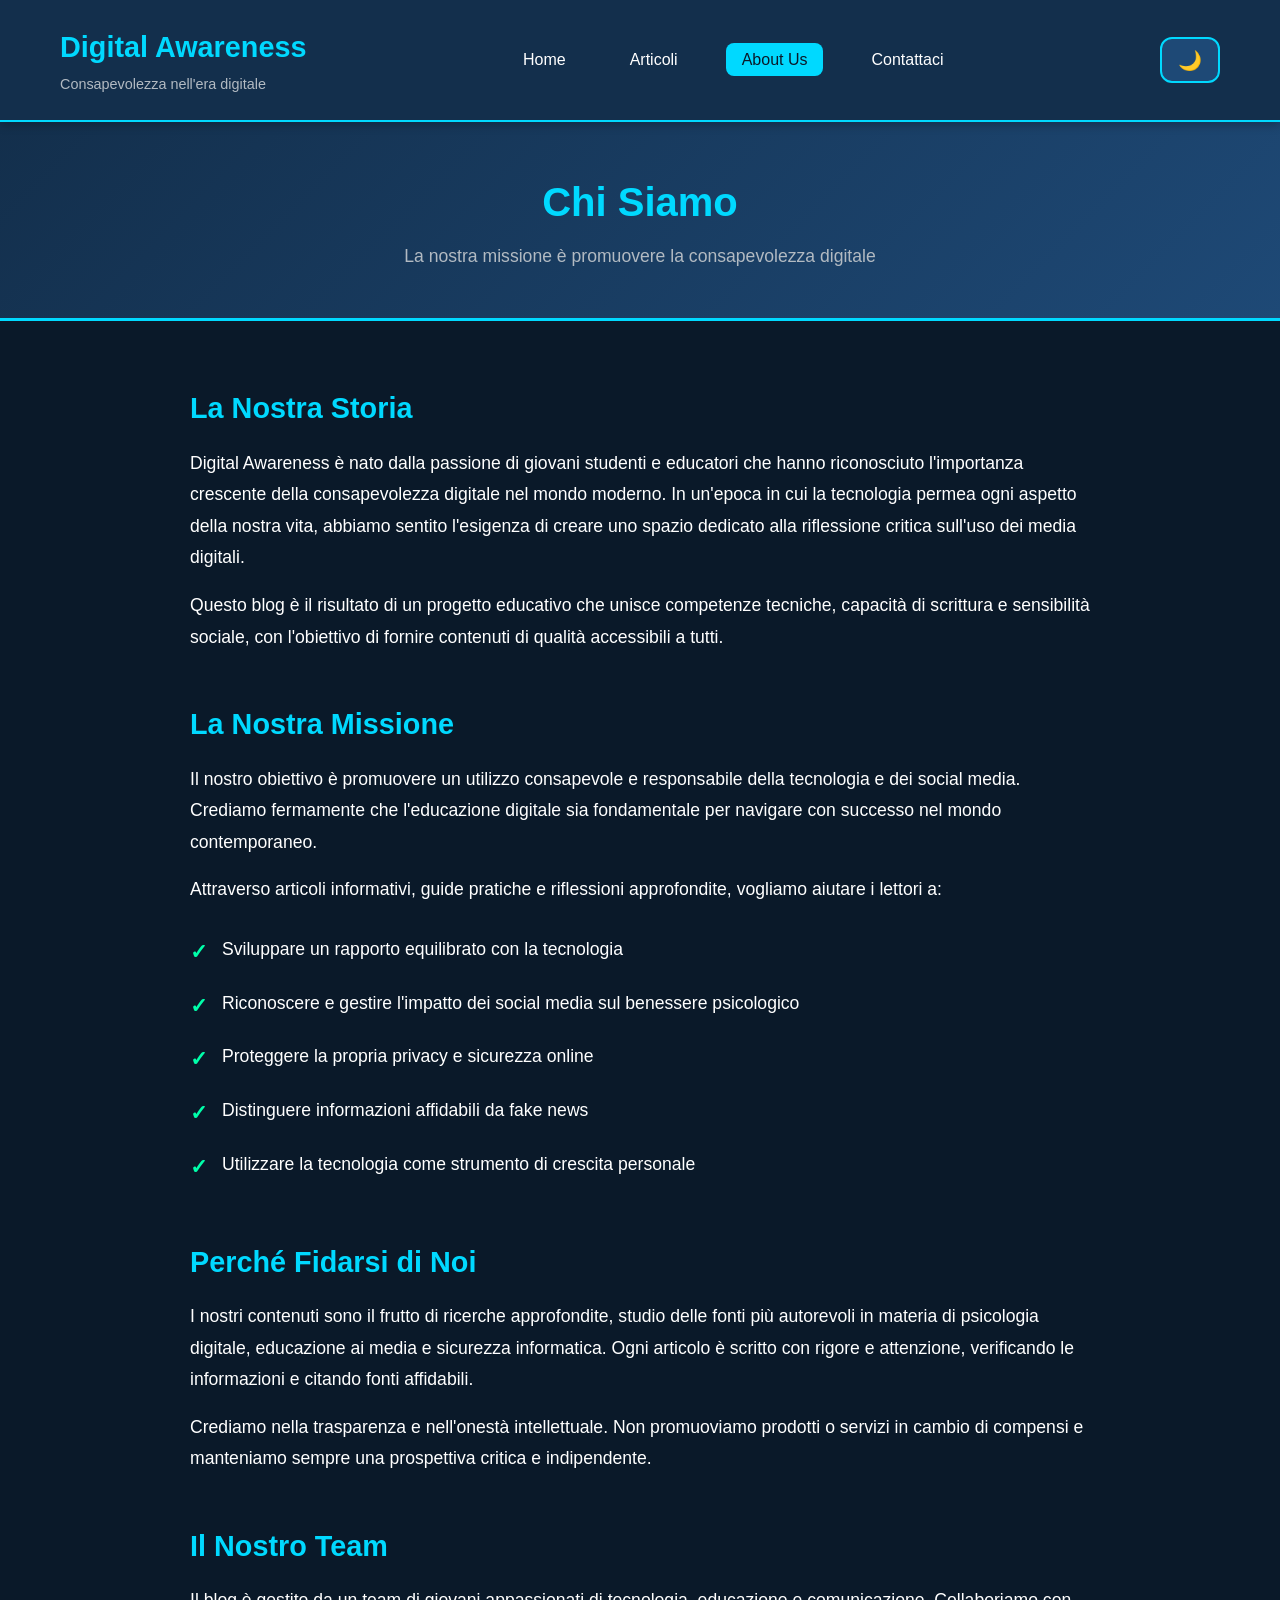
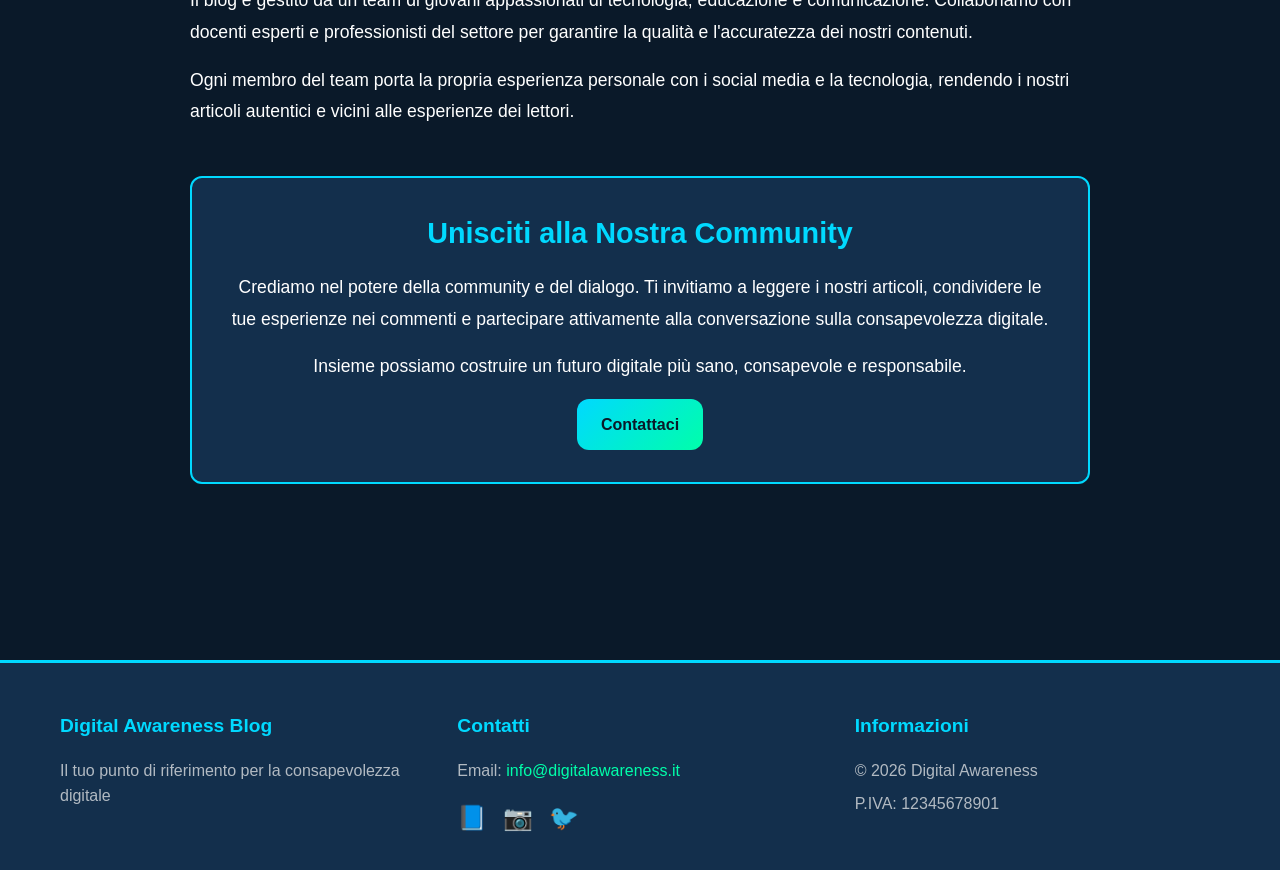
==== about.html @ 782b669a "Create modern blog with dark/light mode toggle" ====
<!DOCTYPE html>
<html lang="it">
<head>
    <meta charset="UTF-8">
    <meta name="viewport" content="width=device-width, initial-scale=1.0">
    <title>About Us - Digital Awareness Blog</title>
    <link rel="stylesheet" href="style.css">
</head>
<body>
    <header>
        <div class="container header-content">
            <div class="logo">
                <h1>Digital Awareness</h1>
                <p class="tagline">Consapevolezza nell'era digitale</p>
            </div>
            <nav>
                <ul>
                    <li><a href="index.html">Home</a></li>
                    <li><a href="articoli.html">Articoli</a></li>
                    <li><a href="about.html" class="active">About Us</a></li>
                    <li><a href="contatti.html">Contattaci</a></li>
                </ul>
            </nav>
            <button id="theme-toggle" class="theme-btn" aria-label="Toggle dark/light mode">
                <span class="icon">🌙</span>
            </button>
        </div>
    </header>

    <main>
        <section class="page-header">
            <div class="container">
                <h2>Chi Siamo</h2>
                <p>La nostra missione è promuovere la consapevolezza digitale</p>
            </div>
        </section>

        <section class="about-content">
            <div class="container">
                <div class="about-section">
                    <h3>La Nostra Storia</h3>
                    <p>Digital Awareness è nato dalla passione di giovani studenti e educatori che hanno riconosciuto l'importanza crescente della consapevolezza digitale nel mondo moderno. In un'epoca in cui la tecnologia permea ogni aspetto della nostra vita, abbiamo sentito l'esigenza di creare uno spazio dedicato alla riflessione critica sull'uso dei media digitali.</p>
                    <p>Questo blog è il risultato di un progetto educativo che unisce competenze tecniche, capacità di scrittura e sensibilità sociale, con l'obiettivo di fornire contenuti di qualità accessibili a tutti.</p>
                </div>

                <div class="about-section">
                    <h3>La Nostra Missione</h3>
                    <p>Il nostro obiettivo è promuovere un utilizzo consapevole e responsabile della tecnologia e dei social media. Crediamo fermamente che l'educazione digitale sia fondamentale per navigare con successo nel mondo contemporaneo.</p>
                    <p>Attraverso articoli informativi, guide pratiche e riflessioni approfondite, vogliamo aiutare i lettori a:</p>
                    <ul class="mission-list">
                        <li>Sviluppare un rapporto equilibrato con la tecnologia</li>
                        <li>Riconoscere e gestire l'impatto dei social media sul benessere psicologico</li>
                        <li>Proteggere la propria privacy e sicurezza online</li>
                        <li>Distinguere informazioni affidabili da fake news</li>
                        <li>Utilizzare la tecnologia come strumento di crescita personale</li>
                    </ul>
                </div>

                <div class="about-section">
                    <h3>Perché Fidarsi di Noi</h3>
                    <p>I nostri contenuti sono il frutto di ricerche approfondite, studio delle fonti più autorevoli in materia di psicologia digitale, educazione ai media e sicurezza informatica. Ogni articolo è scritto con rigore e attenzione, verificando le informazioni e citando fonti affidabili.</p>
                    <p>Crediamo nella trasparenza e nell'onestà intellettuale. Non promuoviamo prodotti o servizi in cambio di compensi e manteniamo sempre una prospettiva critica e indipendente.</p>
                </div>

                <div class="about-section">
                    <h3>Il Nostro Team</h3>
                    <p>Il blog è gestito da un team di giovani appassionati di tecnologia, educazione e comunicazione. Collaboriamo con docenti esperti e professionisti del settore per garantire la qualità e l'accuratezza dei nostri contenuti.</p>
                    <p>Ogni membro del team porta la propria esperienza personale con i social media e la tecnologia, rendendo i nostri articoli autentici e vicini alle esperienze dei lettori.</p>
                </div>

                <div class="about-section cta-section">
                    <h3>Unisciti alla Nostra Community</h3>
                    <p>Crediamo nel potere della community e del dialogo. Ti invitiamo a leggere i nostri articoli, condividere le tue esperienze nei commenti e partecipare attivamente alla conversazione sulla consapevolezza digitale.</p>
                    <p>Insieme possiamo costruire un futuro digitale più sano, consapevole e responsabile.</p>
                    <a href="contatti.html" class="btn-primary">Contattaci</a>
                </div>
            </div>
        </section>
    </main>

    <footer>
        <div class="container footer-content">
            <div class="footer-section">
                <h4>Digital Awareness Blog</h4>
                <p>Il tuo punto di riferimento per la consapevolezza digitale</p>
            </div>
            <div class="footer-section">
                <h4>Contatti</h4>
                <p>Email: <a href="mailto:info@digitalawareness.it">info@digitalawareness.it</a></p>
                <div class="social-links">
                    <a href="#" aria-label="Facebook">📘</a>
                    <a href="#" aria-label="Instagram">📷</a>
                    <a href="#" aria-label="Twitter">🐦</a>
                </div>
            </div>
            <div class="footer-section">
                <h4>Informazioni</h4>
                <p>© 2026 Digital Awareness</p>
                <p>P.IVA: 12345678901</p>
            </div>
        </div>
    </footer>

    <script src="theme-toggle.js"></script>
</body>
</html>
---- style.css ----
:root {
    --bg-primary: #0a1929;
    --bg-secondary: #132f4c;
    --bg-tertiary: #1e4976;
    --text-primary: #ffffff;
    --text-secondary: #b2bac2;
    --accent-primary: #00d9ff;
    --accent-secondary: #00ffaa;
    --accent-glow: rgba(0, 217, 255, 0.4);
    --shadow: rgba(0, 0, 0, 0.3);
    --border-radius: 12px;
    --transition: all 0.3s ease;
}

body.light-mode {
    --bg-primary: #f5f7fa;
    --bg-secondary: #ffffff;
    --bg-tertiary: #e3e8ef;
    --text-primary: #1a2332;
    --text-secondary: #4a5568;
    --accent-primary: #0091b3;
    --accent-secondary: #00b386;
    --accent-glow: rgba(0, 145, 179, 0.3);
    --shadow: rgba(0, 0, 0, 0.1);
}

* {
    margin: 0;
    padding: 0;
    box-sizing: border-box;
}

body {
    font-family: 'Segoe UI', Roboto, 'Helvetica Neue', Arial, sans-serif;
    background-color: var(--bg-primary);
    color: var(--text-primary);
    line-height: 1.6;
    transition: var(--transition);
}

.container {
    max-width: 1200px;
    margin: 0 auto;
    padding: 0 20px;
}

header {
    background-color: var(--bg-secondary);
    box-shadow: 0 2px 10px var(--shadow);
    position: sticky;
    top: 0;
    z-index: 1000;
    border-bottom: 2px solid var(--accent-primary);
}

.header-content {
    display: flex;
    justify-content: space-between;
    align-items: center;
    padding: 1.5rem 20px;
    gap: 2rem;
}

.logo h1 {
    color: var(--accent-primary);
    font-size: 1.8rem;
    font-weight: 700;
    margin-bottom: 0.2rem;
}

.tagline {
    color: var(--text-secondary);
    font-size: 0.9rem;
}

nav ul {
    display: flex;
    list-style: none;
    gap: 2rem;
}

nav a {
    color: var(--text-primary);
    text-decoration: none;
    font-weight: 500;
    padding: 0.5rem 1rem;
    border-radius: 8px;
    transition: var(--transition);
}

nav a:hover {
    background-color: var(--bg-tertiary);
    color: var(--accent-secondary);
}

nav a.active {
    background-color: var(--accent-primary);
    color: var(--bg-primary);
}

.theme-btn {
    background-color: var(--bg-tertiary);
    border: 2px solid var(--accent-primary);
    color: var(--text-primary);
    padding: 0.6rem 1rem;
    border-radius: var(--border-radius);
    cursor: pointer;
    font-size: 1.2rem;
    transition: var(--transition);
}

.theme-btn:hover {
    background-color: var(--accent-primary);
    transform: scale(1.05);
    box-shadow: 0 0 20px var(--accent-glow);
}

.theme-btn:active {
    transform: scale(1.1);
    box-shadow: 0 0 30px var(--accent-glow);
}

.hero {
    background: linear-gradient(135deg, var(--bg-secondary) 0%, var(--bg-tertiary) 100%);
    padding: 4rem 0;
    text-align: center;
    border-bottom: 3px solid var(--accent-primary);
}

.hero-title {
    font-size: 2.5rem;
    color: var(--accent-primary);
    margin-bottom: 1rem;
}

.hero-subtitle {
    font-size: 1.2rem;
    color: var(--text-secondary);
    max-width: 700px;
    margin: 0 auto;
}

.section-title {
    font-size: 2rem;
    color: var(--accent-primary);
    margin-bottom: 2rem;
    text-align: center;
}

.latest-articles {
    padding: 4rem 0;
}

.articles-grid {
    display: grid;
    grid-template-columns: repeat(auto-fit, minmax(320px, 1fr));
    gap: 2rem;
}

.article-card {
    background-color: var(--bg-secondary);
    border-radius: var(--border-radius);
    overflow: hidden;
    box-shadow: 0 4px 15px var(--shadow);
    transition: var(--transition);
    border: 2px solid transparent;
}

.article-card:hover {
    transform: translateY(-5px);
    box-shadow: 0 8px 25px var(--accent-glow);
    border-color: var(--accent-primary);
}

.article-image img {
    width: 100%;
    height: 200px;
    object-fit: cover;
}

.article-content {
    padding: 1.5rem;
}

.article-content h3 {
    color: var(--accent-secondary);
    font-size: 1.4rem;
    margin-bottom: 0.5rem;
}

.article-date {
    color: var(--text-secondary);
    font-size: 0.9rem;
    margin-bottom: 1rem;
}

.article-excerpt {
    color: var(--text-primary);
    margin-bottom: 1.5rem;
}

.btn-primary {
    display: inline-block;
    background: linear-gradient(135deg, var(--accent-primary), var(--accent-secondary));
    color: var(--bg-primary);
    padding: 0.8rem 1.5rem;
    border-radius: var(--border-radius);
    text-decoration: none;
    font-weight: 600;
    transition: var(--transition);
    border: none;
    cursor: pointer;
    font-size: 1rem;
}

.btn-primary:hover {
    transform: scale(1.05);
    box-shadow: 0 0 25px var(--accent-glow);
}

.btn-primary:active {
    transform: scale(1.1);
    box-shadow: 0 0 35px var(--accent-glow);
}

.page-header {
    background: linear-gradient(135deg, var(--bg-secondary) 0%, var(--bg-tertiary) 100%);
    padding: 3rem 0;
    text-align: center;
    border-bottom: 3px solid var(--accent-primary);
}

.page-header h2 {
    color: var(--accent-primary);
    font-size: 2.5rem;
    margin-bottom: 0.5rem;
}

.page-header p {
    color: var(--text-secondary);
    font-size: 1.1rem;
}

.articles-list {
    padding: 4rem 0;
}

.article-item {
    display: grid;
    grid-template-columns: 300px 1fr;
    gap: 2rem;
    background-color: var(--bg-secondary);
    border-radius: var(--border-radius);
    overflow: hidden;
    margin-bottom: 2rem;
    box-shadow: 0 4px 15px var(--shadow);
    transition: var(--transition);
    border: 2px solid transparent;
}

.article-item:hover {
    transform: translateX(5px);
    border-color: var(--accent-primary);
    box-shadow: 0 6px 20px var(--accent-glow);
}

.article-item-image img {
    width: 100%;
    height: 100%;
    object-fit: cover;
}

.article-item-content {
    padding: 2rem;
}

.article-item-content h3 {
    color: var(--accent-secondary);
    font-size: 1.6rem;
    margin-bottom: 0.5rem;
}

.full-article {
    padding: 3rem 0;
}

.article-header {
    text-align: center;
    margin-bottom: 2rem;
}

.article-header h1 {
    color: var(--accent-primary);
    font-size: 2.5rem;
    margin-bottom: 1rem;
}

.article-meta {
    color: var(--text-secondary);
    font-size: 1rem;
}

.article-featured-image {
    margin-bottom: 3rem;
    border-radius: var(--border-radius);
    overflow: hidden;
}

.article-featured-image img {
    width: 100%;
    height: 400px;
    object-fit: cover;
}

.article-body {
    max-width: 800px;
    margin: 0 auto;
}

.article-body h2 {
    color: var(--accent-secondary);
    font-size: 1.8rem;
    margin-top: 2rem;
    margin-bottom: 1rem;
}

.article-body h3 {
    color: var(--accent-primary);
    font-size: 1.4rem;
    margin-top: 1.5rem;
    margin-bottom: 0.8rem;
}

.article-body p {
    margin-bottom: 1.2rem;
    font-size: 1.1rem;
    line-height: 1.8;
}

.highlight-box, .tips-section, .conclusion-box {
    background-color: var(--bg-secondary);
    border-left: 4px solid var(--accent-primary);
    border-radius: var(--border-radius);
    padding: 1.5rem;
    margin: 2rem 0;
}

.highlight-box ul, .tips-section ul {
    list-style: none;
    padding-left: 0;
}

.highlight-box li, .tips-section li {
    padding: 0.5rem 0;
    padding-left: 1.5rem;
    position: relative;
}

.highlight-box li:before {
    content: "▸";
    color: var(--accent-secondary);
    position: absolute;
    left: 0;
}

.article-image-inline {
    margin: 2rem 0;
    border-radius: var(--border-radius);
    overflow: hidden;
}

.article-image-inline img {
    width: 100%;
    height: auto;
}

.comments-section {
    max-width: 800px;
    margin: 3rem auto;
    padding-top: 2rem;
    border-top: 2px solid var(--accent-primary);
}

.comments-section h3 {
    color: var(--accent-primary);
    font-size: 1.8rem;
    margin-bottom: 1.5rem;
}

.comment {
    background-color: var(--bg-secondary);
    border-radius: var(--border-radius);
    padding: 1.5rem;
    margin-bottom: 1rem;
    border-left: 3px solid var(--accent-secondary);
}

.comment-author {
    color: var(--accent-secondary);
    font-weight: 600;
    margin-bottom: 0.3rem;
}

.comment-date {
    color: var(--text-secondary);
    font-size: 0.9rem;
    margin-bottom: 0.8rem;
}

.about-content, .contact-content {
    padding: 4rem 0;
}

.about-section {
    max-width: 900px;
    margin: 0 auto 3rem;
}

.about-section h3 {
    color: var(--accent-primary);
    font-size: 1.8rem;
    margin-bottom: 1rem;
}

.about-section p {
    font-size: 1.1rem;
    line-height: 1.8;
    margin-bottom: 1rem;
}

.mission-list {
    list-style: none;
    padding-left: 0;
}

.mission-list li {
    padding: 0.8rem 0;
    padding-left: 2rem;
    position: relative;
    font-size: 1.1rem;
}

.mission-list li:before {
    content: "✓";
    color: var(--accent-secondary);
    font-weight: bold;
    position: absolute;
    left: 0;
    font-size: 1.3rem;
}

.cta-section {
    background-color: var(--bg-secondary);
    border-radius: var(--border-radius);
    padding: 2rem;
    text-align: center;
    border: 2px solid var(--accent-primary);
}

.contact-intro {
    text-align: center;
    max-width: 800px;
    margin: 0 auto 3rem;
    font-size: 1.1rem;
}

.contact-grid {
    display: grid;
    grid-template-columns: 1fr 1fr;
    gap: 3rem;
    margin-bottom: 3rem;
}

.contact-info h3, .contact-form-section h3 {
    color: var(--accent-primary);
    font-size: 1.8rem;
    margin-bottom: 1.5rem;
}

.contact-method {
    margin-bottom: 2rem;
}

.contact-method h4 {
    color: var(--accent-secondary);
    font-size: 1.3rem;
    margin-bottom: 0.5rem;
}

.contact-desc {
    color: var(--text-secondary);
    font-size: 0.95rem;
    margin-top: 0.5rem;
}

.social-links-large {
    display: flex;
    flex-direction: column;
    gap: 0.8rem;
}

.social-link {
    color: var(--text-primary);
    text-decoration: none;
    font-size: 1.1rem;
    transition: var(--transition);
}

.social-link:hover {
    color: var(--accent-primary);
}

.contact-form {
    display: flex;
    flex-direction: column;
    gap: 1.5rem;
}

.form-group {
    display: flex;
    flex-direction: column;
}

.form-group label {
    color: var(--accent-secondary);
    font-weight: 600;
    margin-bottom: 0.5rem;
}

.form-group input,
.form-group textarea {
    background-color: var(--bg-tertiary);
    border: 2px solid var(--bg-tertiary);
    border-radius: 8px;
    padding: 0.8rem;
    color: var(--text-primary);
    font-size: 1rem;
    font-family: inherit;
    transition: var(--transition);
}

.form-group input:focus,
.form-group textarea:focus {
    outline: none;
    border-color: var(--accent-primary);
    box-shadow: 0 0 10px var(--accent-glow);
}

.form-note {
    color: var(--text-secondary);
    font-size: 0.9rem;
    font-style: italic;
    margin-top: 1rem;
}

.contact-additional {
    max-width: 800px;
    margin: 0 auto;
    text-align: center;
}

.contact-additional h3 {
    color: var(--accent-primary);
    font-size: 1.8rem;
    margin-bottom: 1rem;
}

.contact-additional p {
    font-size: 1.1rem;
    line-height: 1.8;
}

footer {
    background-color: var(--bg-secondary);
    border-top: 3px solid var(--accent-primary);
    padding: 3rem 0 2rem;
    margin-top: 4rem;
}

.footer-content {
    display: grid;
    grid-template-columns: repeat(auto-fit, minmax(250px, 1fr));
    gap: 2rem;
}

.footer-section h4 {
    color: var(--accent-primary);
    font-size: 1.2rem;
    margin-bottom: 1rem;
}

.footer-section p {
    color: var(--text-secondary);
    margin-bottom: 0.5rem;
}

.footer-section a {
    color: var(--accent-secondary);
    text-decoration: none;
    transition: var(--transition);
}

.footer-section a:hover {
    color: var(--accent-primary);
}

.social-links {
    display: flex;
    gap: 1rem;
    margin-top: 1rem;
}

.social-links a {
    font-size: 1.5rem;
    transition: var(--transition);
}

.social-links a:hover {
    transform: scale(1.2);
}

@media (max-width: 768px) {
    .header-content {
        flex-direction: column;
        gap: 1rem;
    }

    nav ul {
        flex-wrap: wrap;
        justify-content: center;
        gap: 1rem;
    }

    .articles-grid {
        grid-template-columns: 1fr;
    }

    .article-item {
        grid-template-columns: 1fr;
    }

    .contact-grid {
        grid-template-columns: 1fr;
    }

    .hero-title {
        font-size: 2rem;
    }

    .article-header h1 {
        font-size: 2rem;
    }
}
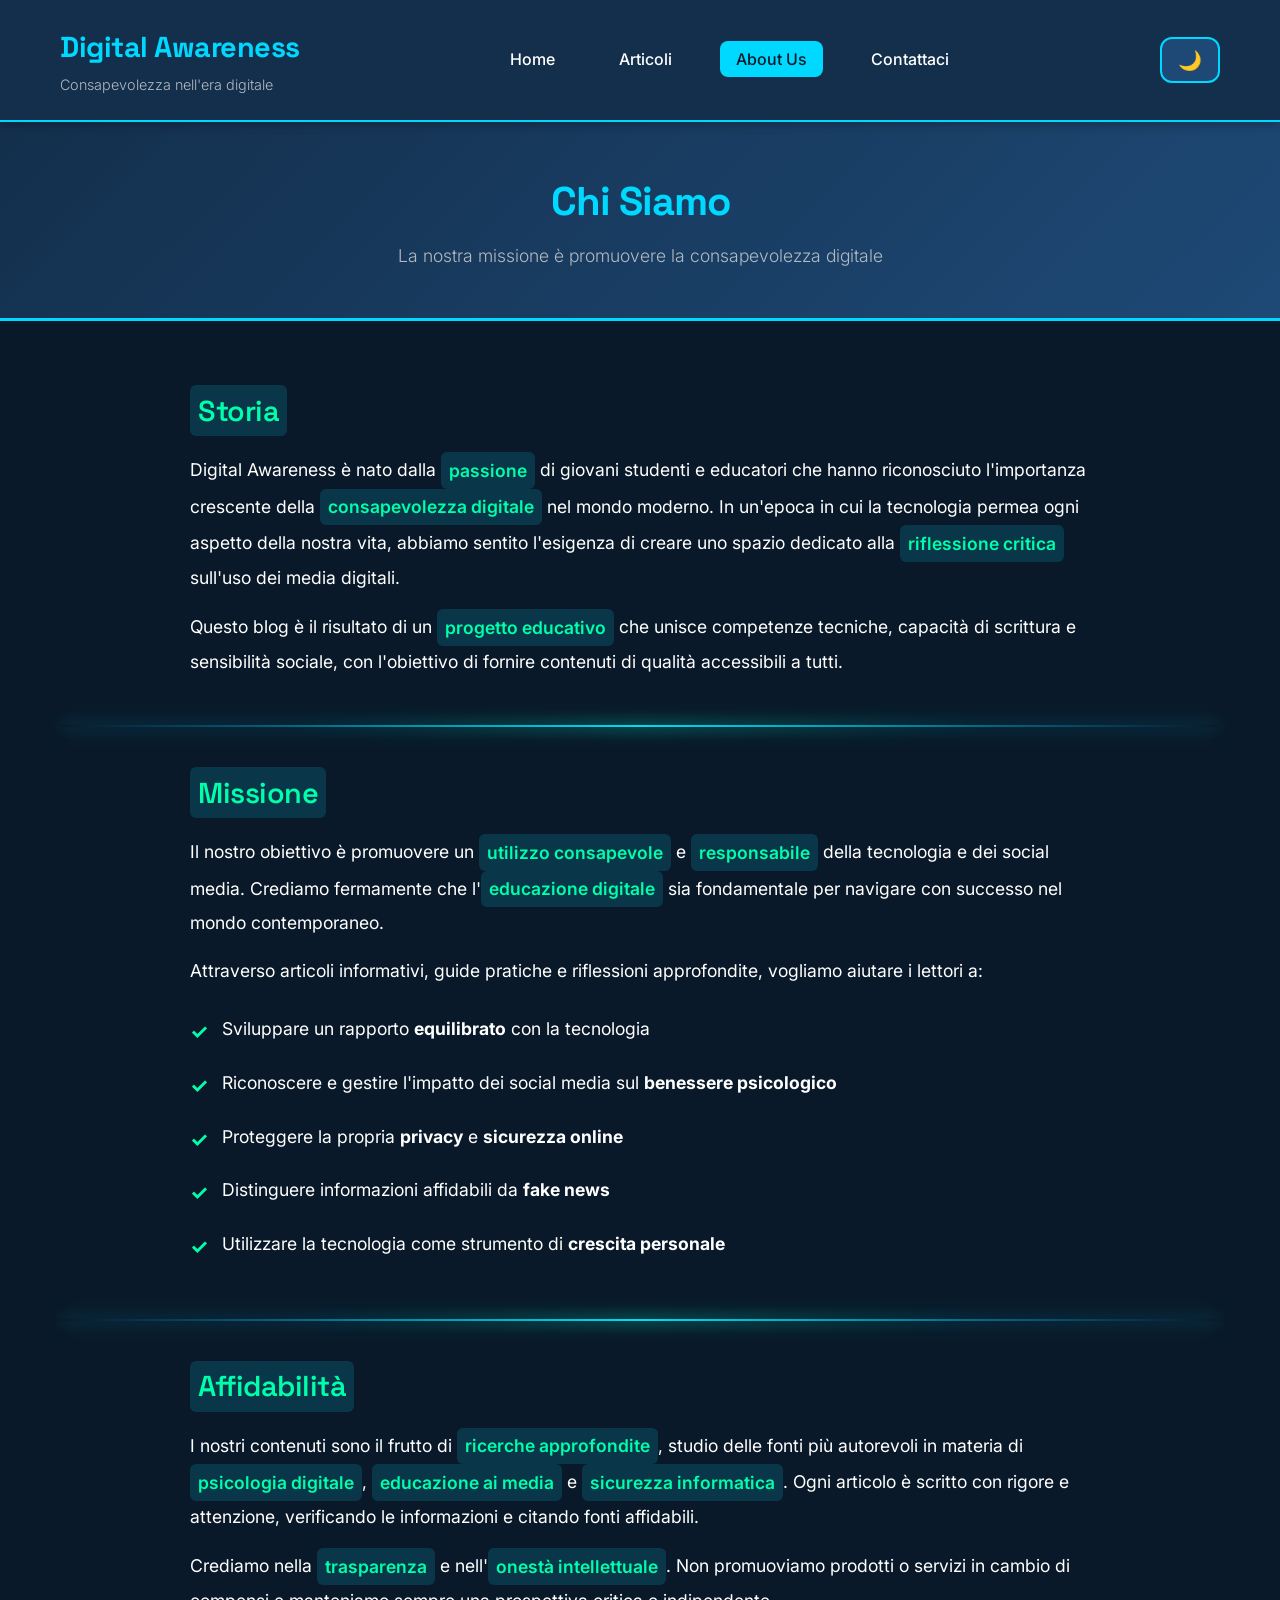
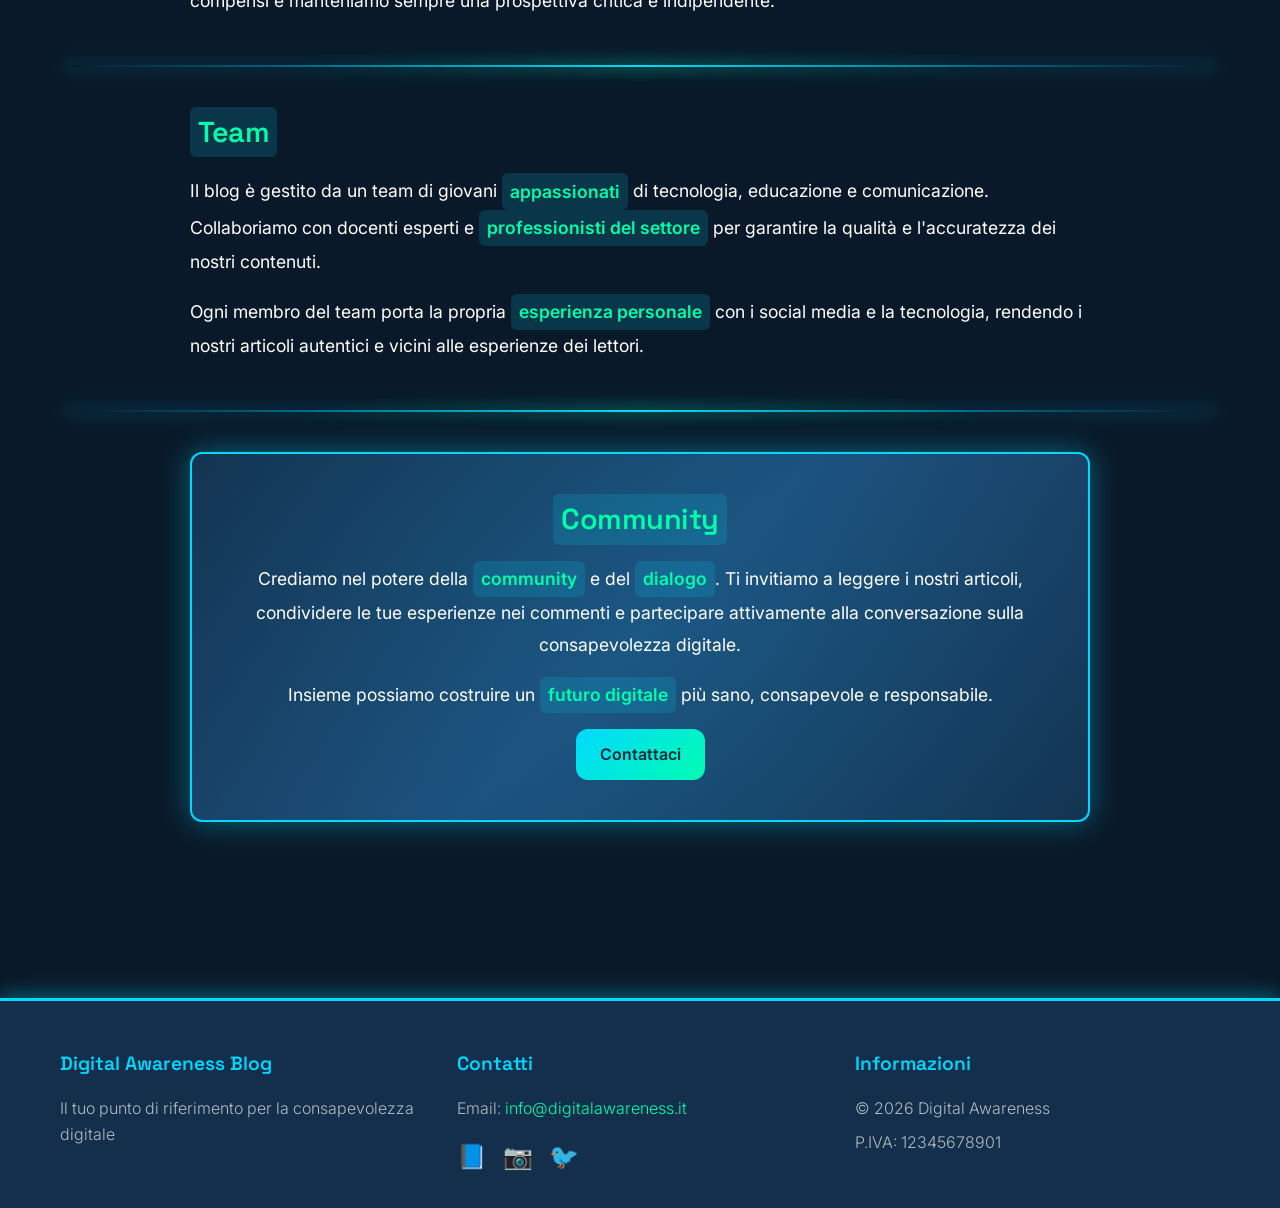
==== commit 703265be: "✨ Style improvements: modern fonts, glowing hr, highlighted keywords in About Us" ====
--- a/about.html
+++ b/about.html
@@ -38,40 +38,48 @@
         <section class="about-content">
             <div class="container">
                 <div class="about-section">
-                    <h3>La Nostra Storia</h3>
-                    <p>Digital Awareness è nato dalla passione di giovani studenti e educatori che hanno riconosciuto l'importanza crescente della consapevolezza digitale nel mondo moderno. In un'epoca in cui la tecnologia permea ogni aspetto della nostra vita, abbiamo sentito l'esigenza di creare uno spazio dedicato alla riflessione critica sull'uso dei media digitali.</p>
-                    <p>Questo blog è il risultato di un progetto educativo che unisce competenze tecniche, capacità di scrittura e sensibilità sociale, con l'obiettivo di fornire contenuti di qualità accessibili a tutti.</p>
+                    <h3><span class="keyword-highlight">Storia</span></h3>
+                    <p>Digital Awareness è nato dalla <span class="keyword-highlight">passione</span> di giovani studenti e educatori che hanno riconosciuto l'importanza crescente della <span class="keyword-highlight">consapevolezza digitale</span> nel mondo moderno. In un'epoca in cui la tecnologia permea ogni aspetto della nostra vita, abbiamo sentito l'esigenza di creare uno spazio dedicato alla <span class="keyword-highlight">riflessione critica</span> sull'uso dei media digitali.</p>
+                    <p>Questo blog è il risultato di un <span class="keyword-highlight">progetto educativo</span> che unisce competenze tecniche, capacità di scrittura e sensibilità sociale, con l'obiettivo di fornire contenuti di qualità accessibili a tutti.</p>
                 </div>
 
+                <hr>
+
                 <div class="about-section">
-                    <h3>La Nostra Missione</h3>
-                    <p>Il nostro obiettivo è promuovere un utilizzo consapevole e responsabile della tecnologia e dei social media. Crediamo fermamente che l'educazione digitale sia fondamentale per navigare con successo nel mondo contemporaneo.</p>
+                    <h3><span class="keyword-highlight">Missione</span></h3>
+                    <p>Il nostro obiettivo è promuovere un <span class="keyword-highlight">utilizzo consapevole</span> e <span class="keyword-highlight">responsabile</span> della tecnologia e dei social media. Crediamo fermamente che l'<span class="keyword-highlight">educazione digitale</span> sia fondamentale per navigare con successo nel mondo contemporaneo.</p>
                     <p>Attraverso articoli informativi, guide pratiche e riflessioni approfondite, vogliamo aiutare i lettori a:</p>
                     <ul class="mission-list">
-                        <li>Sviluppare un rapporto equilibrato con la tecnologia</li>
-                        <li>Riconoscere e gestire l'impatto dei social media sul benessere psicologico</li>
-                        <li>Proteggere la propria privacy e sicurezza online</li>
-                        <li>Distinguere informazioni affidabili da fake news</li>
-                        <li>Utilizzare la tecnologia come strumento di crescita personale</li>
+                        <li>Sviluppare un rapporto <strong>equilibrato</strong> con la tecnologia</li>
+                        <li>Riconoscere e gestire l'impatto dei social media sul <strong>benessere psicologico</strong></li>
+                        <li>Proteggere la propria <strong>privacy</strong> e <strong>sicurezza online</strong></li>
+                        <li>Distinguere informazioni affidabili da <strong>fake news</strong></li>
+                        <li>Utilizzare la tecnologia come strumento di <strong>crescita personale</strong></li>
                     </ul>
                 </div>
 
+                <hr>
+
                 <div class="about-section">
-                    <h3>Perché Fidarsi di Noi</h3>
-                    <p>I nostri contenuti sono il frutto di ricerche approfondite, studio delle fonti più autorevoli in materia di psicologia digitale, educazione ai media e sicurezza informatica. Ogni articolo è scritto con rigore e attenzione, verificando le informazioni e citando fonti affidabili.</p>
-                    <p>Crediamo nella trasparenza e nell'onestà intellettuale. Non promuoviamo prodotti o servizi in cambio di compensi e manteniamo sempre una prospettiva critica e indipendente.</p>
+                    <h3><span class="keyword-highlight">Affidabilità</span></h3>
+                    <p>I nostri contenuti sono il frutto di <span class="keyword-highlight">ricerche approfondite</span>, studio delle fonti più autorevoli in materia di <span class="keyword-highlight">psicologia digitale</span>, <span class="keyword-highlight">educazione ai media</span> e <span class="keyword-highlight">sicurezza informatica</span>. Ogni articolo è scritto con rigore e attenzione, verificando le informazioni e citando fonti affidabili.</p>
+                    <p>Crediamo nella <span class="keyword-highlight">trasparenza</span> e nell'<span class="keyword-highlight">onestà intellettuale</span>. Non promuoviamo prodotti o servizi in cambio di compensi e manteniamo sempre una prospettiva critica e indipendente.</p>
                 </div>
 
+                <hr>
+
                 <div class="about-section">
-                    <h3>Il Nostro Team</h3>
-                    <p>Il blog è gestito da un team di giovani appassionati di tecnologia, educazione e comunicazione. Collaboriamo con docenti esperti e professionisti del settore per garantire la qualità e l'accuratezza dei nostri contenuti.</p>
-                    <p>Ogni membro del team porta la propria esperienza personale con i social media e la tecnologia, rendendo i nostri articoli autentici e vicini alle esperienze dei lettori.</p>
+                    <h3><span class="keyword-highlight">Team</span></h3>
+                    <p>Il blog è gestito da un team di giovani <span class="keyword-highlight">appassionati</span> di tecnologia, educazione e comunicazione. Collaboriamo con docenti esperti e <span class="keyword-highlight">professionisti del settore</span> per garantire la qualità e l'accuratezza dei nostri contenuti.</p>
+                    <p>Ogni membro del team porta la propria <span class="keyword-highlight">esperienza personale</span> con i social media e la tecnologia, rendendo i nostri articoli autentici e vicini alle esperienze dei lettori.</p>
                 </div>
 
+                <hr>
+
                 <div class="about-section cta-section">
-                    <h3>Unisciti alla Nostra Community</h3>
-                    <p>Crediamo nel potere della community e del dialogo. Ti invitiamo a leggere i nostri articoli, condividere le tue esperienze nei commenti e partecipare attivamente alla conversazione sulla consapevolezza digitale.</p>
-                    <p>Insieme possiamo costruire un futuro digitale più sano, consapevole e responsabile.</p>
+                    <h3><span class="keyword-highlight">Community</span></h3>
+                    <p>Crediamo nel potere della <span class="keyword-highlight">community</span> e del <span class="keyword-highlight">dialogo</span>. Ti invitiamo a leggere i nostri articoli, condividere le tue esperienze nei commenti e partecipare attivamente alla conversazione sulla consapevolezza digitale.</p>
+                    <p>Insieme possiamo costruire un <span class="keyword-highlight">futuro digitale</span> più sano, consapevole e responsabile.</p>
                     <a href="contatti.html" class="btn-primary">Contattaci</a>
                 </div>
             </div>
--- a/style.css
+++ b/style.css
@@ -1,3 +1,5 @@
+@import url('https://fonts.googleapis.com/css2?family=Inter:wght@300;400;500;600;700;800&family=Space+Grotesk:wght@400;500;600;700&display=swap');
+
 :root {
     --bg-primary: #0a1929;
     --bg-secondary: #132f4c;
@@ -10,6 +12,8 @@
     --shadow: rgba(0, 0, 0, 0.3);
     --border-radius: 12px;
     --transition: all 0.3s ease;
+    --highlight-bg: rgba(0, 217, 255, 0.15);
+    --highlight-text: #00ffaa;
 }
 
 body.light-mode {
@@ -22,6 +26,8 @@
     --accent-secondary: #00b386;
     --accent-glow: rgba(0, 145, 179, 0.3);
     --shadow: rgba(0, 0, 0, 0.1);
+    --highlight-bg: rgba(0, 145, 179, 0.15);
+    --highlight-text: #00b386;
 }
 
 * {
@@ -31,11 +37,12 @@
 }
 
 body {
-    font-family: 'Segoe UI', Roboto, 'Helvetica Neue', Arial, sans-serif;
+    font-family: 'Inter', -apple-system, BlinkMacSystemFont, 'Segoe UI', sans-serif;
     background-color: var(--bg-primary);
     color: var(--text-primary);
     line-height: 1.6;
     transition: var(--transition);
+    font-weight: 400;
 }
 
 .container {
@@ -62,15 +69,18 @@
 }
 
 .logo h1 {
+    font-family: 'Space Grotesk', sans-serif;
     color: var(--accent-primary);
     font-size: 1.8rem;
     font-weight: 700;
     margin-bottom: 0.2rem;
+    letter-spacing: -0.5px;
 }
 
 .tagline {
     color: var(--text-secondary);
     font-size: 0.9rem;
+    font-weight: 300;
 }
 
 nav ul {
@@ -128,9 +138,12 @@
 }
 
 .hero-title {
+    font-family: 'Space Grotesk', sans-serif;
     font-size: 2.5rem;
     color: var(--accent-primary);
     margin-bottom: 1rem;
+    font-weight: 700;
+    letter-spacing: -1px;
 }
 
 .hero-subtitle {
@@ -138,13 +151,17 @@
     color: var(--text-secondary);
     max-width: 700px;
     margin: 0 auto;
+    font-weight: 300;
 }
 
 .section-title {
+    font-family: 'Space Grotesk', sans-serif;
     font-size: 2rem;
     color: var(--accent-primary);
     margin-bottom: 2rem;
     text-align: center;
+    font-weight: 600;
+    letter-spacing: -0.5px;
 }
 
 .latest-articles {
@@ -183,15 +200,18 @@
 }
 
 .article-content h3 {
+    font-family: 'Space Grotesk', sans-serif;
     color: var(--accent-secondary);
     font-size: 1.4rem;
     margin-bottom: 0.5rem;
+    font-weight: 600;
 }
 
 .article-date {
     color: var(--text-secondary);
     font-size: 0.9rem;
     margin-bottom: 1rem;
+    font-weight: 300;
 }
 
 .article-excerpt {
@@ -231,14 +251,18 @@
 }
 
 .page-header h2 {
+    font-family: 'Space Grotesk', sans-serif;
     color: var(--accent-primary);
     font-size: 2.5rem;
     margin-bottom: 0.5rem;
+    font-weight: 700;
+    letter-spacing: -1px;
 }
 
 .page-header p {
     color: var(--text-secondary);
     font-size: 1.1rem;
+    font-weight: 300;
 }
 
 .articles-list {
@@ -275,9 +299,11 @@
 }
 
 .article-item-content h3 {
+    font-family: 'Space Grotesk', sans-serif;
     color: var(--accent-secondary);
     font-size: 1.6rem;
     margin-bottom: 0.5rem;
+    font-weight: 600;
 }
 
 .full-article {
@@ -290,14 +316,18 @@
 }
 
 .article-header h1 {
+    font-family: 'Space Grotesk', sans-serif;
     color: var(--accent-primary);
     font-size: 2.5rem;
     margin-bottom: 1rem;
+    font-weight: 700;
+    letter-spacing: -1px;
 }
 
 .article-meta {
     color: var(--text-secondary);
     font-size: 1rem;
+    font-weight: 300;
 }
 
 .article-featured-image {
@@ -318,17 +348,21 @@
 }
 
 .article-body h2 {
+    font-family: 'Space Grotesk', sans-serif;
     color: var(--accent-secondary);
     font-size: 1.8rem;
     margin-top: 2rem;
     margin-bottom: 1rem;
+    font-weight: 600;
 }
 
 .article-body h3 {
+    font-family: 'Space Grotesk', sans-serif;
     color: var(--accent-primary);
     font-size: 1.4rem;
     margin-top: 1.5rem;
     margin-bottom: 0.8rem;
+    font-weight: 600;
 }
 
 .article-body p {
@@ -372,6 +406,30 @@
 .article-image-inline img {
     width: 100%;
     height: auto;
+}
+
+/* Glowing HR - Horizontal Lines */
+hr {
+    border: none;
+    height: 2px;
+    background: linear-gradient(90deg, transparent, var(--accent-primary), transparent);
+    box-shadow: 0 0 15px var(--accent-glow), 0 0 30px var(--accent-glow);
+    margin: 2.5rem 0;
+    position: relative;
+    overflow: visible;
+}
+
+hr::before {
+    content: '';
+    position: absolute;
+    top: -1px;
+    left: 50%;
+    transform: translateX(-50%);
+    width: 60%;
+    height: 4px;
+    background: linear-gradient(90deg, transparent, var(--accent-secondary), transparent);
+    filter: blur(8px);
+    opacity: 0.6;
 }
 
 .comments-section {
@@ -379,12 +437,15 @@
     margin: 3rem auto;
     padding-top: 2rem;
     border-top: 2px solid var(--accent-primary);
+    box-shadow: 0 -2px 20px var(--accent-glow);
 }
 
 .comments-section h3 {
+    font-family: 'Space Grotesk', sans-serif;
     color: var(--accent-primary);
     font-size: 1.8rem;
     margin-bottom: 1.5rem;
+    font-weight: 600;
 }
 
 .comment {
@@ -405,6 +466,7 @@
     color: var(--text-secondary);
     font-size: 0.9rem;
     margin-bottom: 0.8rem;
+    font-weight: 300;
 }
 
 .about-content, .contact-content {
@@ -417,15 +479,36 @@
 }
 
 .about-section h3 {
+    font-family: 'Space Grotesk', sans-serif;
     color: var(--accent-primary);
     font-size: 1.8rem;
     margin-bottom: 1rem;
+    font-weight: 600;
+    letter-spacing: -0.5px;
 }
 
 .about-section p {
     font-size: 1.1rem;
     line-height: 1.8;
     margin-bottom: 1rem;
+}
+
+/* Highlighted keywords in About Us page */
+.keyword-highlight {
+    color: var(--highlight-text);
+    background: var(--highlight-bg);
+    padding: 0.15rem 0.5rem;
+    border-radius: 6px;
+    font-weight: 600;
+    transition: var(--transition);
+    display: inline-block;
+}
+
+.keyword-highlight:hover {
+    background: var(--accent-primary);
+    color: var(--bg-primary);
+    transform: scale(1.05);
+    box-shadow: 0 0 15px var(--accent-glow);
 }
 
 .mission-list {
@@ -450,11 +533,36 @@
 }
 
 .cta-section {
-    background-color: var(--bg-secondary);
-    border-radius: var(--border-radius);
-    padding: 2rem;
+    background: linear-gradient(135deg, var(--bg-secondary) 0%, var(--bg-tertiary) 50%, var(--bg-secondary) 100%);
+    border-radius: var(--border-radius);
+    padding: 2.5rem;
     text-align: center;
     border: 2px solid var(--accent-primary);
+    box-shadow: 0 0 30px var(--accent-glow);
+    position: relative;
+    overflow: hidden;
+}
+
+.cta-section::before {
+    content: '';
+    position: absolute;
+    top: -50%;
+    left: -50%;
+    width: 200%;
+    height: 200%;
+    background: radial-gradient(circle, rgba(0, 217, 255, 0.1) 0%, transparent 70%);
+    animation: pulse 4s ease-in-out infinite;
+}
+
+@keyframes pulse {
+    0%, 100% { transform: scale(1); opacity: 0.5; }
+    50% { transform: scale(1.1); opacity: 0.8; }
+}
+
+.cta-section h3,
+.cta-section p {
+    position: relative;
+    z-index: 1;
 }
 
 .contact-intro {
@@ -472,9 +580,11 @@
 }
 
 .contact-info h3, .contact-form-section h3 {
+    font-family: 'Space Grotesk', sans-serif;
     color: var(--accent-primary);
     font-size: 1.8rem;
     margin-bottom: 1.5rem;
+    font-weight: 600;
 }
 
 .contact-method {
@@ -482,15 +592,18 @@
 }
 
 .contact-method h4 {
+    font-family: 'Space Grotesk', sans-serif;
     color: var(--accent-secondary);
     font-size: 1.3rem;
     margin-bottom: 0.5rem;
+    font-weight: 600;
 }
 
 .contact-desc {
     color: var(--text-secondary);
     font-size: 0.95rem;
     margin-top: 0.5rem;
+    font-weight: 300;
 }
 
 .social-links-large {
@@ -551,6 +664,7 @@
     font-size: 0.9rem;
     font-style: italic;
     margin-top: 1rem;
+    font-weight: 300;
 }
 
 .contact-additional {
@@ -560,9 +674,11 @@
 }
 
 .contact-additional h3 {
+    font-family: 'Space Grotesk', sans-serif;
     color: var(--accent-primary);
     font-size: 1.8rem;
     margin-bottom: 1rem;
+    font-weight: 600;
 }
 
 .contact-additional p {
@@ -573,6 +689,7 @@
 footer {
     background-color: var(--bg-secondary);
     border-top: 3px solid var(--accent-primary);
+    box-shadow: 0 -2px 20px var(--accent-glow);
     padding: 3rem 0 2rem;
     margin-top: 4rem;
 }
@@ -584,14 +701,17 @@
 }
 
 .footer-section h4 {
+    font-family: 'Space Grotesk', sans-serif;
     color: var(--accent-primary);
     font-size: 1.2rem;
     margin-bottom: 1rem;
+    font-weight: 600;
 }
 
 .footer-section p {
     color: var(--text-secondary);
     margin-bottom: 0.5rem;
+    font-weight: 300;
 }
 
 .footer-section a {
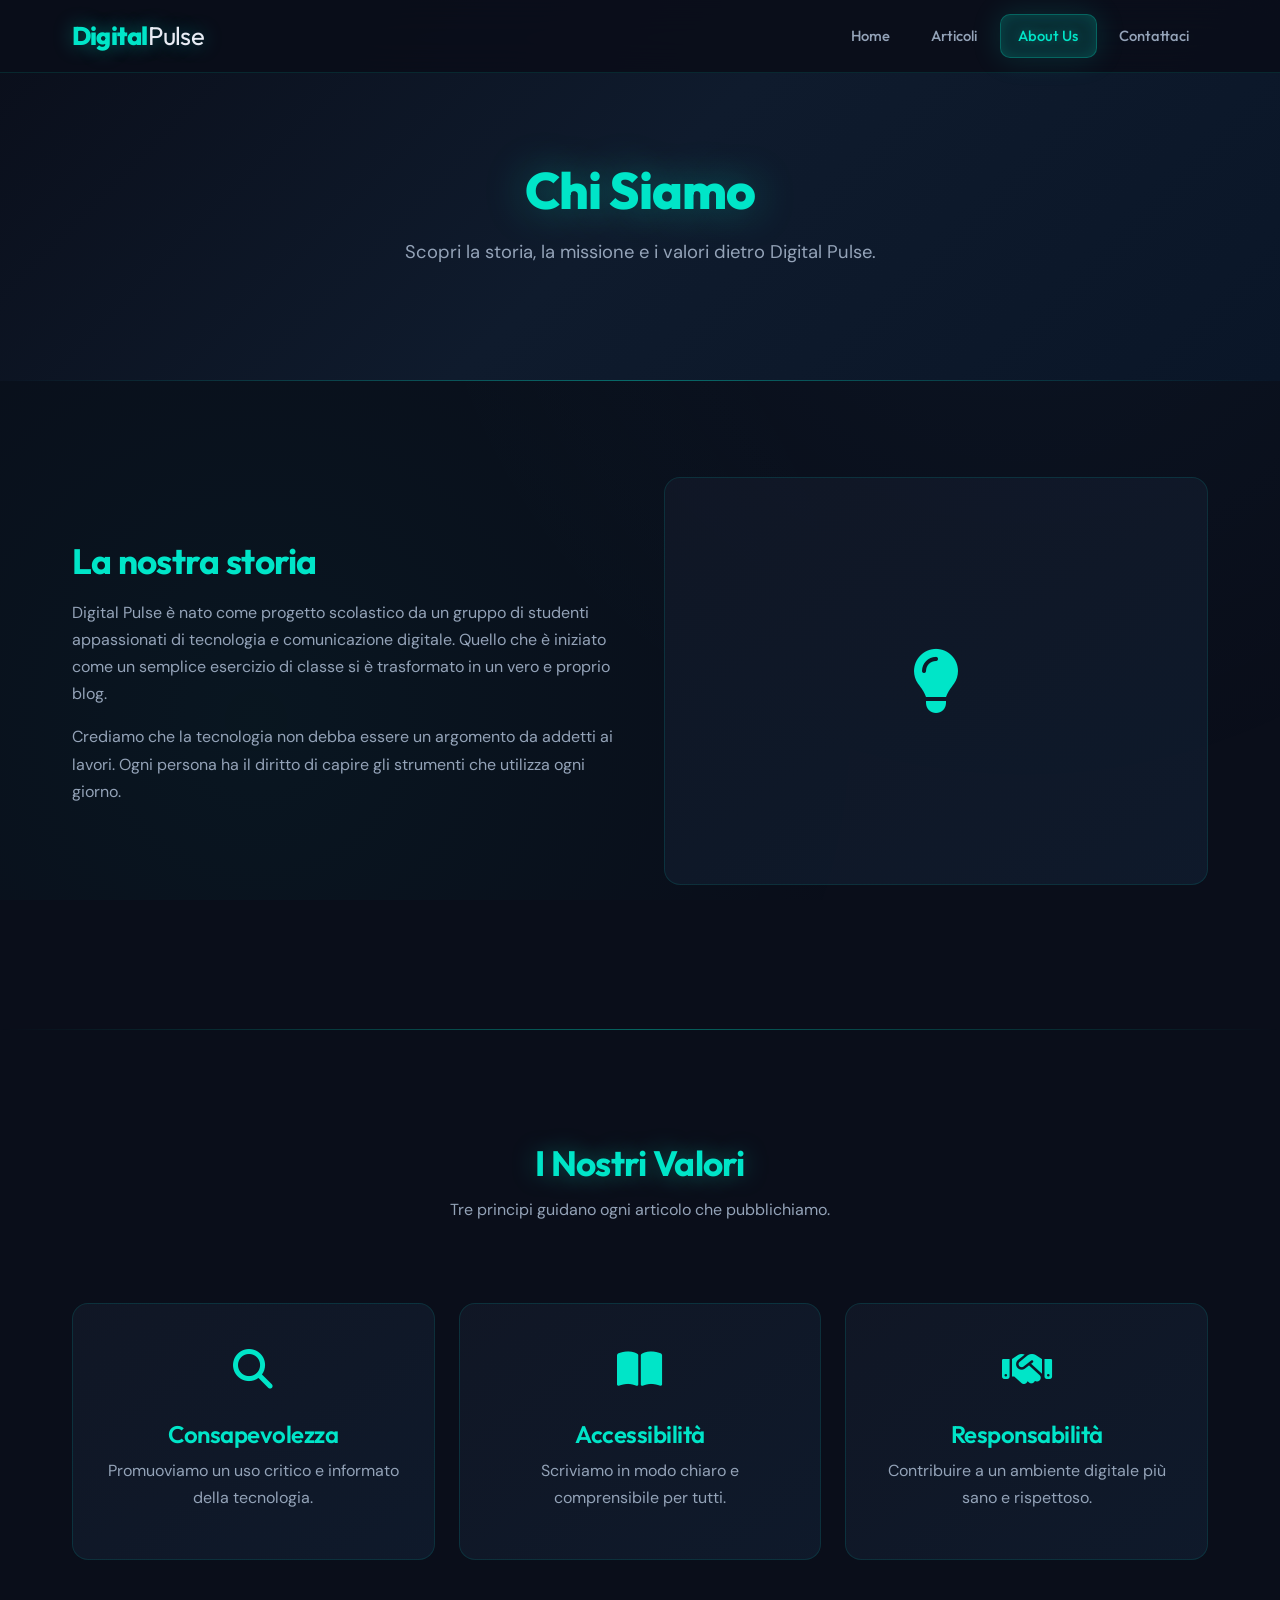
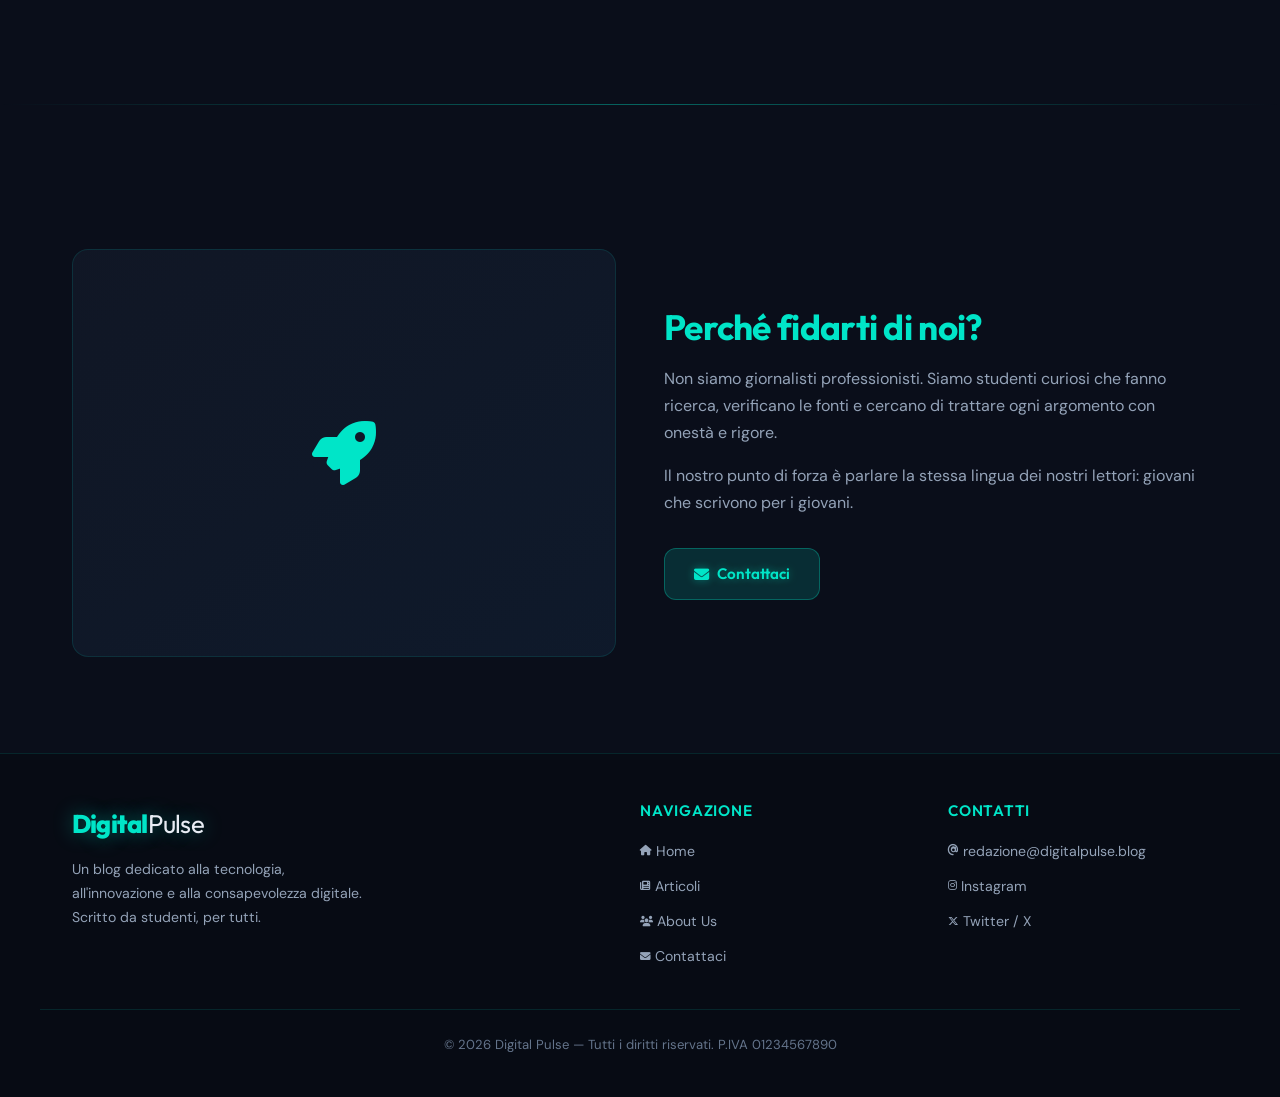
==== commit a4af2054: "Aggiunta file" ====
--- a/about.html
+++ b/about.html
@@ -1,114 +1,126 @@
 <!DOCTYPE html>
 <html lang="it">
 <head>
-    <meta charset="UTF-8">
-    <meta name="viewport" content="width=device-width, initial-scale=1.0">
-    <title>About Us - Digital Awareness Blog</title>
-    <link rel="stylesheet" href="style.css">
+  <meta charset="UTF-8">
+  <meta name="viewport" content="width=device-width, initial-scale=1.0">
+  <title>About Us — Digital Pulse</title>
+  <link rel="stylesheet" href="style.css">
+  <link rel="stylesheet" href="https://cdnjs.cloudflare.com/ajax/libs/font-awesome/6.5.1/css/all.min.css">
 </head>
 <body>
-    <header>
-        <div class="container header-content">
-            <div class="logo">
-                <h1>Digital Awareness</h1>
-                <p class="tagline">Consapevolezza nell'era digitale</p>
-            </div>
-            <nav>
-                <ul>
-                    <li><a href="index.html">Home</a></li>
-                    <li><a href="articoli.html">Articoli</a></li>
-                    <li><a href="about.html" class="active">About Us</a></li>
-                    <li><a href="contatti.html">Contattaci</a></li>
-                </ul>
-            </nav>
-            <button id="theme-toggle" class="theme-btn" aria-label="Toggle dark/light mode">
-                <span class="icon">🌙</span>
-            </button>
+
+  <header class="site-header">
+    <div class="header-inner">
+      <a href="index.html" class="site-logo">Digital<span>Pulse</span></a>
+      <input type="checkbox" id="hamburger-toggle" class="hamburger-checkbox">
+      <div class="nav-controls">
+        <nav class="main-nav">
+          <a href="index.html" class="nav-link">Home</a>
+          <a href="articoli.html" class="nav-link">Articoli</a>
+          <a href="about.html" class="nav-link active">About Us</a>
+          <a href="contatti.html" class="nav-link">Contattaci</a>
+        </nav>
+        <label for="hamburger-toggle" class="hamburger-label">
+          <span></span><span></span><span></span>
+        </label>
+      </div>
+    </div>
+  </header>
+
+  <main>
+    <section class="hero">
+      <div class="container">
+        <h1 class="fade-in">Chi Siamo</h1>
+        <p class="fade-in fade-in-delay-1">Scopri la storia, la missione e i valori dietro Digital Pulse.</p>
+      </div>
+    </section>
+
+    <section class="page-section">
+      <div class="container">
+        <div class="about-grid">
+          <div class="about-text">
+            <h2>La nostra storia</h2>
+            <p>Digital Pulse &egrave; nato come progetto scolastico da un gruppo di studenti appassionati di tecnologia e comunicazione digitale. Quello che &egrave; iniziato come un semplice esercizio di classe si &egrave; trasformato in un vero e proprio blog.</p>
+            <p>Crediamo che la tecnologia non debba essere un argomento da addetti ai lavori. Ogni persona ha il diritto di capire gli strumenti che utilizza ogni giorno.</p>
+          </div>
+          <div class="about-image-placeholder"><i class="fa-solid fa-lightbulb"></i></div>
         </div>
-    </header>
+      </div>
+    </section>
 
-    <main>
-        <section class="page-header">
-            <div class="container">
-                <h2>Chi Siamo</h2>
-                <p>La nostra missione è promuovere la consapevolezza digitale</p>
-            </div>
-        </section>
+    <hr class="glow-divider">
 
-        <section class="about-content">
-            <div class="container">
-                <div class="about-section">
-                    <h3><span class="keyword-highlight">Storia</span></h3>
-                    <p>Digital Awareness è nato dalla <span class="keyword-highlight">passione</span> di giovani studenti e educatori che hanno riconosciuto l'importanza crescente della <span class="keyword-highlight">consapevolezza digitale</span> nel mondo moderno. In un'epoca in cui la tecnologia permea ogni aspetto della nostra vita, abbiamo sentito l'esigenza di creare uno spazio dedicato alla <span class="keyword-highlight">riflessione critica</span> sull'uso dei media digitali.</p>
-                    <p>Questo blog è il risultato di un <span class="keyword-highlight">progetto educativo</span> che unisce competenze tecniche, capacità di scrittura e sensibilità sociale, con l'obiettivo di fornire contenuti di qualità accessibili a tutti.</p>
-                </div>
+    <section class="page-section">
+      <div class="container">
+        <div class="section-header">
+          <h2>I Nostri Valori</h2>
+          <p>Tre principi guidano ogni articolo che pubblichiamo.</p>
+        </div>
+        <div class="values-grid">
+          <div class="value-card">
+            <span class="value-icon"><i class="fa-solid fa-magnifying-glass"></i></span>
+            <h3>Consapevolezza</h3>
+            <p>Promuoviamo un uso critico e informato della tecnologia.</p>
+          </div>
+          <div class="value-card">
+            <span class="value-icon"><i class="fa-solid fa-book-open"></i></span>
+            <h3>Accessibilit&agrave;</h3>
+            <p>Scriviamo in modo chiaro e comprensibile per tutti.</p>
+          </div>
+          <div class="value-card">
+            <span class="value-icon"><i class="fa-solid fa-handshake"></i></span>
+            <h3>Responsabilit&agrave;</h3>
+            <p>Contribuire a un ambiente digitale pi&ugrave; sano e rispettoso.</p>
+          </div>
+        </div>
+      </div>
+    </section>
 
-                <hr>
+    <hr class="glow-divider">
 
-                <div class="about-section">
-                    <h3><span class="keyword-highlight">Missione</span></h3>
-                    <p>Il nostro obiettivo è promuovere un <span class="keyword-highlight">utilizzo consapevole</span> e <span class="keyword-highlight">responsabile</span> della tecnologia e dei social media. Crediamo fermamente che l'<span class="keyword-highlight">educazione digitale</span> sia fondamentale per navigare con successo nel mondo contemporaneo.</p>
-                    <p>Attraverso articoli informativi, guide pratiche e riflessioni approfondite, vogliamo aiutare i lettori a:</p>
-                    <ul class="mission-list">
-                        <li>Sviluppare un rapporto <strong>equilibrato</strong> con la tecnologia</li>
-                        <li>Riconoscere e gestire l'impatto dei social media sul <strong>benessere psicologico</strong></li>
-                        <li>Proteggere la propria <strong>privacy</strong> e <strong>sicurezza online</strong></li>
-                        <li>Distinguere informazioni affidabili da <strong>fake news</strong></li>
-                        <li>Utilizzare la tecnologia come strumento di <strong>crescita personale</strong></li>
-                    </ul>
-                </div>
+    <section class="page-section">
+      <div class="container">
+        <div class="about-grid" style="direction: rtl;">
+          <div class="about-text" style="direction: ltr;">
+            <h2>Perch&eacute; fidarti di noi?</h2>
+            <p>Non siamo giornalisti professionisti. Siamo studenti curiosi che fanno ricerca, verificano le fonti e cercano di trattare ogni argomento con onest&agrave; e rigore.</p>
+            <p>Il nostro punto di forza &egrave; parlare la stessa lingua dei nostri lettori: giovani che scrivono per i giovani.</p>
+            <a href="contatti.html" class="btn" style="margin-top: 1rem;"><i class="fa-solid fa-envelope"></i> Contattaci</a>
+          </div>
+          <div class="about-image-placeholder" style="direction: ltr;"><i class="fa-solid fa-rocket"></i></div>
+        </div>
+      </div>
+    </section>
+  </main>
 
-                <hr>
+  <footer class="site-footer">
+    <div class="footer-grid">
+      <div class="footer-brand">
+        <a href="index.html" class="site-logo">Digital<span>Pulse</span></a>
+        <p>Un blog dedicato alla tecnologia, all'innovazione e alla consapevolezza digitale. Scritto da studenti, per tutti.</p>
+      </div>
+      <div class="footer-col">
+        <h4>Navigazione</h4>
+        <ul>
+          <li><a href="index.html"><i class="fa-solid fa-house fa-xs"></i> Home</a></li>
+          <li><a href="articoli.html"><i class="fa-solid fa-newspaper fa-xs"></i> Articoli</a></li>
+          <li><a href="about.html"><i class="fa-solid fa-users fa-xs"></i> About Us</a></li>
+          <li><a href="contatti.html"><i class="fa-solid fa-envelope fa-xs"></i> Contattaci</a></li>
+        </ul>
+      </div>
+      <div class="footer-col">
+        <h4>Contatti</h4>
+        <ul>
+          <li><a href="mailto:redazione@digitalpulse.blog"><i class="fa-solid fa-at fa-xs"></i> redazione@digitalpulse.blog</a></li>
+          <li><a href="#"><i class="fa-brands fa-instagram fa-xs"></i> Instagram</a></li>
+          <li><a href="#"><i class="fa-brands fa-x-twitter fa-xs"></i> Twitter / X</a></li>
+        </ul>
+      </div>
+    </div>
+    <div class="footer-bottom">
+      <p>&copy; 2026 Digital Pulse — Tutti i diritti riservati. P.IVA 01234567890</p>
+    </div>
+  </footer>
 
-                <div class="about-section">
-                    <h3><span class="keyword-highlight">Affidabilità</span></h3>
-                    <p>I nostri contenuti sono il frutto di <span class="keyword-highlight">ricerche approfondite</span>, studio delle fonti più autorevoli in materia di <span class="keyword-highlight">psicologia digitale</span>, <span class="keyword-highlight">educazione ai media</span> e <span class="keyword-highlight">sicurezza informatica</span>. Ogni articolo è scritto con rigore e attenzione, verificando le informazioni e citando fonti affidabili.</p>
-                    <p>Crediamo nella <span class="keyword-highlight">trasparenza</span> e nell'<span class="keyword-highlight">onestà intellettuale</span>. Non promuoviamo prodotti o servizi in cambio di compensi e manteniamo sempre una prospettiva critica e indipendente.</p>
-                </div>
-
-                <hr>
-
-                <div class="about-section">
-                    <h3><span class="keyword-highlight">Team</span></h3>
-                    <p>Il blog è gestito da un team di giovani <span class="keyword-highlight">appassionati</span> di tecnologia, educazione e comunicazione. Collaboriamo con docenti esperti e <span class="keyword-highlight">professionisti del settore</span> per garantire la qualità e l'accuratezza dei nostri contenuti.</p>
-                    <p>Ogni membro del team porta la propria <span class="keyword-highlight">esperienza personale</span> con i social media e la tecnologia, rendendo i nostri articoli autentici e vicini alle esperienze dei lettori.</p>
-                </div>
-
-                <hr>
-
-                <div class="about-section cta-section">
-                    <h3><span class="keyword-highlight">Community</span></h3>
-                    <p>Crediamo nel potere della <span class="keyword-highlight">community</span> e del <span class="keyword-highlight">dialogo</span>. Ti invitiamo a leggere i nostri articoli, condividere le tue esperienze nei commenti e partecipare attivamente alla conversazione sulla consapevolezza digitale.</p>
-                    <p>Insieme possiamo costruire un <span class="keyword-highlight">futuro digitale</span> più sano, consapevole e responsabile.</p>
-                    <a href="contatti.html" class="btn-primary">Contattaci</a>
-                </div>
-            </div>
-        </section>
-    </main>
-
-    <footer>
-        <div class="container footer-content">
-            <div class="footer-section">
-                <h4>Digital Awareness Blog</h4>
-                <p>Il tuo punto di riferimento per la consapevolezza digitale</p>
-            </div>
-            <div class="footer-section">
-                <h4>Contatti</h4>
-                <p>Email: <a href="mailto:info@digitalawareness.it">info@digitalawareness.it</a></p>
-                <div class="social-links">
-                    <a href="#" aria-label="Facebook">📘</a>
-                    <a href="#" aria-label="Instagram">📷</a>
-                    <a href="#" aria-label="Twitter">🐦</a>
-                </div>
-            </div>
-            <div class="footer-section">
-                <h4>Informazioni</h4>
-                <p>© 2026 Digital Awareness</p>
-                <p>P.IVA: 12345678901</p>
-            </div>
-        </div>
-    </footer>
-
-    <script src="theme-toggle.js"></script>
 </body>
-</html>+</html>
--- a/style.css
+++ b/style.css
@@ -1,773 +1,886 @@
-@import url('https://fonts.googleapis.com/css2?family=Inter:wght@300;400;500;600;700;800&family=Space+Grotesk:wght@400;500;600;700&display=swap');
-
+/* ═══════════════════════════════════════════════════════
+   BLOG FUTURISTICO — CSS UNICO (VERSIONE SENZA JS)
+   Font: Outfit (display) + DM Sans (body)
+   Palette: Deep navy → Teal/Cyan glow — Solo Dark Mode
+   ═══════════════════════════════════════════════════════ */
+
+@import url('https://fonts.googleapis.com/css2?family=Outfit:wght@300;400;500;600;700;800;900&family=DM+Sans:ital,wght@0,300;0,400;0,500;0,700;1,400&display=swap');
+
+/* ── Colori (Dark Mode fisso) ── */
 :root {
-    --bg-primary: #0a1929;
-    --bg-secondary: #132f4c;
-    --bg-tertiary: #1e4976;
-    --text-primary: #ffffff;
-    --text-secondary: #b2bac2;
-    --accent-primary: #00d9ff;
-    --accent-secondary: #00ffaa;
-    --accent-glow: rgba(0, 217, 255, 0.4);
-    --shadow: rgba(0, 0, 0, 0.3);
-    --border-radius: 12px;
-    --transition: all 0.3s ease;
-    --highlight-bg: rgba(0, 217, 255, 0.15);
-    --highlight-text: #00ffaa;
-}
-
-body.light-mode {
-    --bg-primary: #f5f7fa;
-    --bg-secondary: #ffffff;
-    --bg-tertiary: #e3e8ef;
-    --text-primary: #1a2332;
-    --text-secondary: #4a5568;
-    --accent-primary: #0091b3;
-    --accent-secondary: #00b386;
-    --accent-glow: rgba(0, 145, 179, 0.3);
-    --shadow: rgba(0, 0, 0, 0.1);
-    --highlight-bg: rgba(0, 145, 179, 0.15);
-    --highlight-text: #00b386;
-}
-
-* {
-    margin: 0;
-    padding: 0;
-    box-sizing: border-box;
+  --bg-primary: #0a0e1a;
+  --bg-secondary: #111827;
+  --bg-card: rgba(17, 24, 39, 0.85);
+  --bg-card-hover: rgba(20, 30, 55, 0.95);
+  --bg-header: rgba(10, 14, 26, 0.92);
+  --bg-footer: #070b14;
+  --bg-input: rgba(17, 24, 39, 0.7);
+  --text-primary: #e8ecf4;
+  --text-secondary: #94a3b8;
+  --text-muted: #64748b;
+  --accent: #00e5c8;
+  --accent-dim: rgba(0, 229, 200, 0.15);
+  --accent-glow: rgba(0, 229, 200, 0.4);
+  --accent-glow-strong: rgba(0, 229, 200, 0.7);
+  --accent-secondary: #38bdf8;
+  --border-color: rgba(0, 229, 200, 0.12);
+  --border-glow: rgba(0, 229, 200, 0.3);
+  --shadow-card: 0 4px 24px rgba(0, 0, 0, 0.4);
+  --shadow-glow: 0 0 30px rgba(0, 229, 200, 0.15);
+  --shadow-glow-strong: 0 0 40px rgba(0, 229, 200, 0.35);
+  --gradient-hero: linear-gradient(135deg, #0a0e1a 0%, #0f1b2d 50%, #0a1628 100%);
+  --gradient-card: linear-gradient(145deg, rgba(17,24,39,0.9), rgba(15,27,45,0.9));
+  --overlay-pattern: radial-gradient(circle at 20% 80%, rgba(0,229,200,0.04) 0%, transparent 50%),
+                     radial-gradient(circle at 80% 20%, rgba(56,189,248,0.04) 0%, transparent 50%);
+}
+
+/* ── Reset & Base ── */
+*, *::before, *::after {
+  margin: 0;
+  padding: 0;
+  box-sizing: border-box;
+}
+
+html {
+  scroll-behavior: smooth;
+  font-size: 16px;
 }
 
 body {
-    font-family: 'Inter', -apple-system, BlinkMacSystemFont, 'Segoe UI', sans-serif;
-    background-color: var(--bg-primary);
-    color: var(--text-primary);
-    line-height: 1.6;
-    transition: var(--transition);
-    font-weight: 400;
-}
-
+  font-family: 'DM Sans', sans-serif;
+  background: var(--bg-primary);
+  color: var(--text-primary);
+  line-height: 1.7;
+  min-height: 100vh;
+  display: flex;
+  flex-direction: column;
+  overflow-x: hidden;
+}
+
+body::before {
+  content: '';
+  position: fixed;
+  inset: 0;
+  background: var(--overlay-pattern);
+  pointer-events: none;
+  z-index: 0;
+}
+
+/* ── Typography ── */
+h1, h2, h3, h4 {
+  font-family: 'Outfit', sans-serif;
+  color: var(--accent);
+  line-height: 1.2;
+  letter-spacing: -0.02em;
+}
+
+h1 { font-size: clamp(2rem, 5vw, 3.2rem); font-weight: 800; }
+h2 { font-size: clamp(1.5rem, 3.5vw, 2.2rem); font-weight: 700; }
+h3 { font-size: clamp(1.2rem, 2.5vw, 1.5rem); font-weight: 600; }
+
+p { color: var(--text-secondary); margin-bottom: 1rem; }
+
+a {
+  color: var(--accent);
+  text-decoration: none;
+  transition: all 0.3s ease;
+}
+a:hover {
+  text-shadow: 0 0 12px var(--accent-glow);
+}
+
+/* ── Container ── */
 .container {
-    max-width: 1200px;
-    margin: 0 auto;
-    padding: 0 20px;
-}
-
-header {
-    background-color: var(--bg-secondary);
-    box-shadow: 0 2px 10px var(--shadow);
-    position: sticky;
-    top: 0;
-    z-index: 1000;
-    border-bottom: 2px solid var(--accent-primary);
-}
-
-.header-content {
+  width: 100%;
+  max-width: 1200px;
+  margin: 0 auto;
+  padding: 0 2rem;
+}
+
+/* ═══════════════════════════════════════
+   HEADER & NAVIGATION
+   ═══════════════════════════════════════ */
+.site-header {
+  position: fixed;
+  top: 0;
+  left: 0;
+  right: 0;
+  z-index: 1000;
+  background: var(--bg-header);
+  backdrop-filter: blur(20px);
+  -webkit-backdrop-filter: blur(20px);
+  border-bottom: 1px solid var(--border-color);
+}
+
+.header-inner {
+  display: flex;
+  align-items: center;
+  justify-content: space-between;
+  height: 72px;
+  max-width: 1200px;
+  margin: 0 auto;
+  padding: 0 2rem;
+}
+
+.site-logo {
+  font-family: 'Outfit', sans-serif;
+  font-size: 1.6rem;
+  font-weight: 800;
+  color: var(--accent);
+  text-shadow: 0 0 20px var(--accent-glow);
+  letter-spacing: -0.03em;
+  transition: text-shadow 0.3s ease;
+}
+.site-logo:hover {
+  text-shadow: 0 0 30px var(--accent-glow-strong);
+}
+.site-logo span {
+  color: var(--text-primary);
+  font-weight: 400;
+}
+
+.nav-controls {
+  display: flex;
+  align-items: center;
+  gap: 0.5rem;
+}
+
+/* Nav links */
+.main-nav {
+  display: flex;
+  align-items: center;
+  gap: 0.25rem;
+}
+
+.nav-link {
+  position: relative;
+  font-family: 'Outfit', sans-serif;
+  font-size: 0.92rem;
+  font-weight: 500;
+  color: var(--text-secondary);
+  padding: 0.55rem 1.1rem;
+  border-radius: 10px;
+  transition: all 0.3s ease;
+  border: 1px solid transparent;
+  cursor: pointer;
+  white-space: nowrap;
+}
+
+.nav-link:hover {
+  color: var(--accent);
+  background: var(--accent-dim);
+  border-color: var(--border-color);
+  box-shadow: var(--shadow-glow);
+  text-shadow: 0 0 10px var(--accent-glow);
+  transform: scale(1.05);
+}
+
+.nav-link:active {
+  transform: scale(1.08);
+  box-shadow: var(--shadow-glow-strong);
+}
+
+/* Stato attivo della pagina corrente (classe da mettere manualmente nell'HTML) */
+.nav-link.active {
+  color: var(--accent);
+  background: var(--accent-dim);
+  border-color: var(--border-glow);
+  box-shadow: var(--shadow-glow), inset 0 0 15px var(--accent-dim);
+  text-shadow: 0 0 12px var(--accent-glow);
+}
+
+/* ── Hamburger Menu (PURO CSS con checkbox hack) ── */
+.hamburger-checkbox {
+  display: none;
+}
+
+.hamburger-label {
+  display: none;
+  flex-direction: column;
+  gap: 5px;
+  cursor: pointer;
+  padding: 8px;
+  border: 1px solid var(--border-color);
+  border-radius: 10px;
+  background: var(--bg-card);
+  transition: all 0.3s ease;
+}
+.hamburger-label:hover {
+  border-color: var(--border-glow);
+  box-shadow: var(--shadow-glow);
+}
+.hamburger-label span {
+  display: block;
+  width: 22px;
+  height: 2px;
+  background: var(--accent);
+  border-radius: 2px;
+  transition: all 0.3s ease;
+}
+
+/* ═══════════════════════════════════════
+   HERO SECTION
+   ═══════════════════════════════════════ */
+.hero {
+  padding: 160px 0 80px;
+  background: var(--gradient-hero);
+  text-align: center;
+  position: relative;
+}
+
+.hero::after {
+  content: '';
+  position: absolute;
+  bottom: 0;
+  left: 0;
+  right: 0;
+  height: 1px;
+  background: linear-gradient(90deg, transparent, var(--accent-glow), transparent);
+}
+
+.hero h1 {
+  margin-bottom: 1rem;
+  text-shadow: 0 0 40px var(--accent-glow);
+}
+
+.hero p {
+  font-size: 1.15rem;
+  max-width: 600px;
+  margin: 0 auto 2rem;
+  color: var(--text-secondary);
+}
+
+/* ═══════════════════════════════════════
+   BUTTONS
+   ═══════════════════════════════════════ */
+.btn {
+  display: inline-flex;
+  align-items: center;
+  gap: 0.5rem;
+  font-family: 'Outfit', sans-serif;
+  font-weight: 600;
+  font-size: 0.95rem;
+  padding: 0.75rem 1.8rem;
+  border-radius: 12px;
+  border: 1px solid var(--border-glow);
+  background: var(--accent-dim);
+  color: var(--accent);
+  cursor: pointer;
+  transition: all 0.3s cubic-bezier(0.25, 0.46, 0.45, 0.94);
+  text-shadow: 0 0 8px var(--accent-glow);
+}
+
+.btn:hover {
+  transform: scale(1.06);
+  box-shadow: var(--shadow-glow-strong);
+  background: var(--accent);
+  color: #0a0e1a;
+  text-shadow: none;
+  border-color: var(--accent);
+}
+
+.btn:active {
+  transform: scale(1.1);
+  box-shadow: 0 0 50px var(--accent-glow-strong);
+}
+
+.btn-solid {
+  background: var(--accent);
+  color: #0a0e1a;
+  border-color: var(--accent);
+  text-shadow: none;
+}
+.btn-solid:hover {
+  box-shadow: 0 0 40px var(--accent-glow-strong);
+  filter: brightness(1.15);
+}
+
+/* ═══════════════════════════════════════
+   CARDS
+   ═══════════════════════════════════════ */
+.card {
+  background: var(--gradient-card);
+  border: 1px solid var(--border-color);
+  border-radius: 16px;
+  overflow: hidden;
+  transition: all 0.4s cubic-bezier(0.25, 0.46, 0.45, 0.94);
+  box-shadow: var(--shadow-card);
+  backdrop-filter: blur(10px);
+}
+
+.card:hover {
+  transform: translateY(-6px) scale(1.02);
+  border-color: var(--border-glow);
+  box-shadow: var(--shadow-card), var(--shadow-glow-strong);
+}
+
+.card:active {
+  transform: translateY(-4px) scale(1.04);
+  box-shadow: var(--shadow-card), 0 0 50px var(--accent-glow-strong);
+}
+
+.card-image {
+  width: 100%;
+  height: 220px;
+  object-fit: cover;
+  display: block;
+  transition: transform 0.4s ease, filter 0.4s ease;
+}
+
+.card:hover .card-image {
+  transform: scale(1.05);
+  filter: brightness(1.1);
+}
+
+.card-body {
+  padding: 1.5rem;
+}
+
+.card-meta {
+  display: flex;
+  align-items: center;
+  gap: 1rem;
+  margin-bottom: 0.75rem;
+  font-size: 0.82rem;
+  color: var(--text-muted);
+  font-family: 'Outfit', sans-serif;
+  font-weight: 500;
+}
+
+.card-tag {
+  padding: 0.2rem 0.7rem;
+  background: var(--accent-dim);
+  border: 1px solid var(--border-color);
+  border-radius: 20px;
+  color: var(--accent);
+  font-size: 0.75rem;
+}
+
+.card-body h3 {
+  margin-bottom: 0.6rem;
+  transition: text-shadow 0.3s ease;
+}
+
+.card:hover .card-body h3 {
+  text-shadow: 0 0 20px var(--accent-glow);
+}
+
+.card-body p {
+  font-size: 0.92rem;
+  line-height: 1.6;
+  margin-bottom: 1.2rem;
+}
+
+/* ═══════════════════════════════════════
+   GRID LAYOUTS
+   ═══════════════════════════════════════ */
+.articles-grid {
+  display: grid;
+  grid-template-columns: repeat(auto-fill, minmax(340px, 1fr));
+  gap: 2rem;
+  padding: 3rem 0;
+}
+
+/* ═══════════════════════════════════════
+   PAGE CONTENT
+   ═══════════════════════════════════════ */
+main {
+  flex: 1;
+  position: relative;
+  z-index: 1;
+}
+
+.page-section {
+  padding: 4rem 0;
+}
+
+.section-header {
+  text-align: center;
+  margin-bottom: 3rem;
+}
+
+.section-header h2 {
+  margin-bottom: 0.75rem;
+  text-shadow: 0 0 25px var(--accent-glow);
+}
+
+.section-header p {
+  max-width: 550px;
+  margin: 0 auto;
+}
+
+/* Divider line glow */
+.glow-divider {
+  height: 1px;
+  background: linear-gradient(90deg, transparent, var(--accent-glow), transparent);
+  border: none;
+  margin: 3rem 0;
+}
+
+/* ═══════════════════════════════════════
+   ARTICLE PAGE
+   ═══════════════════════════════════════ */
+.article-full {
+  max-width: 780px;
+  margin: 0 auto;
+  padding: 140px 2rem 4rem;
+}
+
+.article-full h1 {
+  margin-bottom: 1rem;
+}
+
+.article-full .article-meta {
+  display: flex;
+  align-items: center;
+  gap: 1.5rem;
+  margin-bottom: 2rem;
+  padding-bottom: 1.5rem;
+  border-bottom: 1px solid var(--border-color);
+  font-size: 0.9rem;
+  color: var(--text-muted);
+  font-family: 'Outfit', sans-serif;
+}
+
+.article-full .article-content {
+  font-size: 1.05rem;
+  line-height: 1.85;
+}
+
+.article-full .article-content p {
+  margin-bottom: 1.5rem;
+  color: var(--text-secondary);
+}
+
+.article-full .article-content h2 {
+  margin: 2.5rem 0 1rem;
+}
+
+.article-full .article-content h3 {
+  margin: 2rem 0 0.75rem;
+}
+
+.article-full .article-content img {
+  width: 100%;
+  border-radius: 12px;
+  margin: 2rem 0;
+  border: 1px solid var(--border-color);
+}
+
+.article-full .article-content blockquote {
+  border-left: 3px solid var(--accent);
+  padding: 1rem 1.5rem;
+  margin: 2rem 0;
+  background: var(--accent-dim);
+  border-radius: 0 12px 12px 0;
+  font-style: italic;
+  color: var(--text-secondary);
+}
+
+.article-full .article-content ul,
+.article-full .article-content ol {
+  padding-left: 1.5rem;
+  margin-bottom: 1.5rem;
+  color: var(--text-secondary);
+}
+
+.article-full .article-content li {
+  margin-bottom: 0.5rem;
+}
+
+/* ═══════════════════════════════════════
+   COMMENTS SECTION (statica, senza form)
+   ═══════════════════════════════════════ */
+.comments-section {
+  max-width: 780px;
+  margin: 0 auto;
+  padding: 0 2rem 4rem;
+}
+
+.comments-section h2 {
+  margin-bottom: 2rem;
+}
+
+.comment-item {
+  padding: 1.2rem 1.5rem;
+  margin-bottom: 1rem;
+  background: var(--gradient-card);
+  border: 1px solid var(--border-color);
+  border-radius: 14px;
+  transition: all 0.3s ease;
+}
+
+.comment-item:hover {
+  border-color: var(--border-glow);
+  box-shadow: var(--shadow-glow);
+}
+
+.comment-author {
+  font-family: 'Outfit', sans-serif;
+  font-weight: 600;
+  color: var(--accent);
+  font-size: 0.92rem;
+  margin-bottom: 0.25rem;
+}
+
+.comment-date {
+  font-size: 0.78rem;
+  color: var(--text-muted);
+  margin-bottom: 0.5rem;
+}
+
+.comment-text {
+  font-size: 0.92rem;
+  color: var(--text-secondary);
+  line-height: 1.6;
+}
+
+/* ═══════════════════════════════════════
+   ABOUT PAGE
+   ═══════════════════════════════════════ */
+.about-grid {
+  display: grid;
+  grid-template-columns: 1fr 1fr;
+  gap: 3rem;
+  align-items: center;
+  padding: 2rem 0;
+}
+
+.about-text h2 {
+  margin-bottom: 1rem;
+}
+
+.about-image-placeholder {
+  width: 100%;
+  aspect-ratio: 4 / 3;
+  background: var(--gradient-card);
+  border: 1px solid var(--border-color);
+  border-radius: 16px;
+  display: flex;
+  align-items: center;
+  justify-content: center;
+  font-size: 4rem;
+  color: var(--accent);
+  transition: all 0.4s ease;
+}
+
+.about-image-placeholder:hover {
+  box-shadow: var(--shadow-glow-strong);
+  transform: scale(1.03);
+  border-color: var(--border-glow);
+}
+
+.values-grid {
+  display: grid;
+  grid-template-columns: repeat(auto-fit, minmax(240px, 1fr));
+  gap: 1.5rem;
+  padding: 2rem 0;
+}
+
+.value-card {
+  padding: 2rem;
+  background: var(--gradient-card);
+  border: 1px solid var(--border-color);
+  border-radius: 16px;
+  text-align: center;
+  transition: all 0.4s cubic-bezier(0.25, 0.46, 0.45, 0.94);
+}
+
+.value-card:hover {
+  transform: translateY(-6px) scale(1.03);
+  border-color: var(--border-glow);
+  box-shadow: var(--shadow-glow-strong);
+}
+
+.value-card:active {
+  transform: translateY(-4px) scale(1.06);
+}
+
+.value-icon {
+  font-size: 2.5rem;
+  margin-bottom: 1rem;
+  display: block;
+  color: var(--accent);
+}
+
+.value-card h3 {
+  margin-bottom: 0.5rem;
+}
+
+/* ═══════════════════════════════════════
+   CONTACT PAGE
+   ═══════════════════════════════════════ */
+.contact-grid {
+  display: grid;
+  grid-template-columns: 1fr 1fr;
+  gap: 3rem;
+  padding: 2rem 0;
+}
+
+.contact-form {
+  display: flex;
+  flex-direction: column;
+  gap: 1.2rem;
+}
+
+.contact-form label {
+  font-family: 'Outfit', sans-serif;
+  font-weight: 500;
+  font-size: 0.9rem;
+  color: var(--text-secondary);
+  margin-bottom: -0.6rem;
+}
+
+.contact-form input,
+.contact-form textarea {
+  font-family: 'DM Sans', sans-serif;
+  font-size: 0.95rem;
+  padding: 0.9rem 1.2rem;
+  border-radius: 12px;
+  border: 1px solid var(--border-color);
+  background: var(--bg-input);
+  color: var(--text-primary);
+  transition: all 0.3s ease;
+  outline: none;
+}
+
+.contact-form input:focus,
+.contact-form textarea:focus {
+  border-color: var(--accent);
+  box-shadow: 0 0 20px var(--accent-glow);
+}
+
+.contact-form textarea {
+  resize: vertical;
+  min-height: 140px;
+}
+
+.contact-info-box {
+  background: var(--gradient-card);
+  border: 1px solid var(--border-color);
+  border-radius: 16px;
+  padding: 2rem;
+}
+
+.contact-info-item {
+  display: flex;
+  align-items: flex-start;
+  gap: 1rem;
+  padding: 1.2rem 0;
+  border-bottom: 1px solid var(--border-color);
+  transition: all 0.3s ease;
+}
+
+.contact-info-item:last-child {
+  border-bottom: none;
+}
+
+.contact-info-item:hover {
+  padding-left: 0.5rem;
+}
+
+.contact-info-icon {
+  font-size: 1.5rem;
+  flex-shrink: 0;
+  color: var(--accent);
+}
+
+.contact-info-item h4 {
+  font-size: 0.95rem;
+  color: var(--accent);
+  margin-bottom: 0.2rem;
+}
+
+.contact-info-item p {
+  font-size: 0.88rem;
+  margin: 0;
+}
+
+.social-links {
+  display: flex;
+  gap: 0.75rem;
+  margin-top: 1.5rem;
+}
+
+.social-link {
+  width: 44px;
+  height: 44px;
+  display: flex;
+  align-items: center;
+  justify-content: center;
+  border-radius: 12px;
+  border: 1px solid var(--border-color);
+  background: var(--bg-card);
+  font-size: 1.2rem;
+  transition: all 0.3s ease;
+  color: var(--text-secondary);
+}
+
+.social-link:hover {
+  border-color: var(--border-glow);
+  box-shadow: var(--shadow-glow);
+  transform: scale(1.12);
+  color: var(--accent);
+  background: var(--accent-dim);
+}
+
+.social-link:active {
+  transform: scale(1.18);
+  box-shadow: var(--shadow-glow-strong);
+}
+
+/* ═══════════════════════════════════════
+   FOOTER
+   ═══════════════════════════════════════ */
+.site-footer {
+  background: var(--bg-footer);
+  border-top: 1px solid var(--border-color);
+  padding: 3rem 0 1.5rem;
+  position: relative;
+  z-index: 1;
+}
+
+.footer-grid {
+  display: grid;
+  grid-template-columns: 2fr 1fr 1fr;
+  gap: 3rem;
+  max-width: 1200px;
+  margin: 0 auto;
+  padding: 0 2rem 2rem;
+}
+
+.footer-brand .site-logo {
+  display: inline-block;
+  margin-bottom: 0.75rem;
+}
+
+.footer-brand p {
+  font-size: 0.88rem;
+  max-width: 300px;
+}
+
+.footer-col h4 {
+  font-family: 'Outfit', sans-serif;
+  font-size: 0.95rem;
+  font-weight: 600;
+  color: var(--accent);
+  margin-bottom: 1rem;
+  text-transform: uppercase;
+  letter-spacing: 0.05em;
+}
+
+.footer-col ul {
+  list-style: none;
+}
+
+.footer-col li {
+  margin-bottom: 0.5rem;
+}
+
+.footer-col a {
+  font-size: 0.88rem;
+  color: var(--text-secondary);
+  transition: all 0.3s ease;
+}
+
+.footer-col a:hover {
+  color: var(--accent);
+  padding-left: 0.3rem;
+  text-shadow: 0 0 10px var(--accent-glow);
+}
+
+.footer-bottom {
+  text-align: center;
+  padding-top: 1.5rem;
+  border-top: 1px solid var(--border-color);
+  max-width: 1200px;
+  margin: 0 auto;
+  padding-left: 2rem;
+  padding-right: 2rem;
+}
+
+.footer-bottom p {
+  font-size: 0.82rem;
+  color: var(--text-muted);
+}
+
+/* ═══════════════════════════════════════
+   ANIMATIONS (solo CSS, no JS observer)
+   ═══════════════════════════════════════ */
+@keyframes fadeInUp {
+  from { opacity: 0; transform: translateY(30px); }
+  to { opacity: 1; transform: translateY(0); }
+}
+
+.fade-in {
+  animation: fadeInUp 0.6s ease forwards;
+}
+
+.fade-in-delay-1 { animation-delay: 0.1s; opacity: 0; }
+.fade-in-delay-2 { animation-delay: 0.2s; opacity: 0; }
+.fade-in-delay-3 { animation-delay: 0.3s; opacity: 0; }
+.fade-in-delay-4 { animation-delay: 0.4s; opacity: 0; }
+
+/* ═══════════════════════════════════════
+   RESPONSIVE
+   ═══════════════════════════════════════ */
+@media (max-width: 900px) {
+  .about-grid,
+  .contact-grid {
+    grid-template-columns: 1fr;
+  }
+
+  .footer-grid {
+    grid-template-columns: 1fr;
+    gap: 2rem;
+  }
+}
+
+@media (max-width: 768px) {
+  /* Hamburger puro CSS: mostra il label */
+  .hamburger-label {
     display: flex;
-    justify-content: space-between;
-    align-items: center;
-    padding: 1.5rem 20px;
-    gap: 2rem;
-}
-
-.logo h1 {
-    font-family: 'Space Grotesk', sans-serif;
-    color: var(--accent-primary);
-    font-size: 1.8rem;
-    font-weight: 700;
-    margin-bottom: 0.2rem;
-    letter-spacing: -0.5px;
-}
-
-.tagline {
-    color: var(--text-secondary);
-    font-size: 0.9rem;
-    font-weight: 300;
-}
-
-nav ul {
+  }
+
+  .main-nav {
+    display: none;
+    position: absolute;
+    top: 72px;
+    left: 0;
+    right: 0;
+    flex-direction: column;
+    background: var(--bg-header);
+    backdrop-filter: blur(20px);
+    padding: 1rem;
+    border-bottom: 1px solid var(--border-color);
+    gap: 0.25rem;
+  }
+
+  /* Quando il checkbox è checked, mostra il menu */
+  .hamburger-checkbox:checked ~ .nav-controls .main-nav {
     display: flex;
-    list-style: none;
-    gap: 2rem;
-}
-
-nav a {
-    color: var(--text-primary);
-    text-decoration: none;
-    font-weight: 500;
-    padding: 0.5rem 1rem;
-    border-radius: 8px;
-    transition: var(--transition);
-}
-
-nav a:hover {
-    background-color: var(--bg-tertiary);
-    color: var(--accent-secondary);
-}
-
-nav a.active {
-    background-color: var(--accent-primary);
-    color: var(--bg-primary);
-}
-
-.theme-btn {
-    background-color: var(--bg-tertiary);
-    border: 2px solid var(--accent-primary);
-    color: var(--text-primary);
-    padding: 0.6rem 1rem;
-    border-radius: var(--border-radius);
-    cursor: pointer;
-    font-size: 1.2rem;
-    transition: var(--transition);
-}
-
-.theme-btn:hover {
-    background-color: var(--accent-primary);
-    transform: scale(1.05);
-    box-shadow: 0 0 20px var(--accent-glow);
-}
-
-.theme-btn:active {
-    transform: scale(1.1);
-    box-shadow: 0 0 30px var(--accent-glow);
-}
-
-.hero {
-    background: linear-gradient(135deg, var(--bg-secondary) 0%, var(--bg-tertiary) 100%);
-    padding: 4rem 0;
+  }
+
+  .nav-link {
+    width: 100%;
     text-align: center;
-    border-bottom: 3px solid var(--accent-primary);
-}
-
-.hero-title {
-    font-family: 'Space Grotesk', sans-serif;
-    font-size: 2.5rem;
-    color: var(--accent-primary);
-    margin-bottom: 1rem;
-    font-weight: 700;
-    letter-spacing: -1px;
-}
-
-.hero-subtitle {
-    font-size: 1.2rem;
-    color: var(--text-secondary);
-    max-width: 700px;
-    margin: 0 auto;
-    font-weight: 300;
-}
-
-.section-title {
-    font-family: 'Space Grotesk', sans-serif;
-    font-size: 2rem;
-    color: var(--accent-primary);
-    margin-bottom: 2rem;
-    text-align: center;
-    font-weight: 600;
-    letter-spacing: -0.5px;
-}
-
-.latest-articles {
-    padding: 4rem 0;
-}
-
-.articles-grid {
-    display: grid;
-    grid-template-columns: repeat(auto-fit, minmax(320px, 1fr));
-    gap: 2rem;
-}
-
-.article-card {
-    background-color: var(--bg-secondary);
-    border-radius: var(--border-radius);
-    overflow: hidden;
-    box-shadow: 0 4px 15px var(--shadow);
-    transition: var(--transition);
-    border: 2px solid transparent;
-}
-
-.article-card:hover {
-    transform: translateY(-5px);
-    box-shadow: 0 8px 25px var(--accent-glow);
-    border-color: var(--accent-primary);
-}
-
-.article-image img {
-    width: 100%;
-    height: 200px;
-    object-fit: cover;
-}
-
-.article-content {
-    padding: 1.5rem;
-}
-
-.article-content h3 {
-    font-family: 'Space Grotesk', sans-serif;
-    color: var(--accent-secondary);
-    font-size: 1.4rem;
-    margin-bottom: 0.5rem;
-    font-weight: 600;
-}
-
-.article-date {
-    color: var(--text-secondary);
-    font-size: 0.9rem;
-    margin-bottom: 1rem;
-    font-weight: 300;
-}
-
-.article-excerpt {
-    color: var(--text-primary);
-    margin-bottom: 1.5rem;
-}
-
-.btn-primary {
-    display: inline-block;
-    background: linear-gradient(135deg, var(--accent-primary), var(--accent-secondary));
-    color: var(--bg-primary);
-    padding: 0.8rem 1.5rem;
-    border-radius: var(--border-radius);
-    text-decoration: none;
-    font-weight: 600;
-    transition: var(--transition);
-    border: none;
-    cursor: pointer;
-    font-size: 1rem;
-}
-
-.btn-primary:hover {
-    transform: scale(1.05);
-    box-shadow: 0 0 25px var(--accent-glow);
-}
-
-.btn-primary:active {
-    transform: scale(1.1);
-    box-shadow: 0 0 35px var(--accent-glow);
-}
-
-.page-header {
-    background: linear-gradient(135deg, var(--bg-secondary) 0%, var(--bg-tertiary) 100%);
-    padding: 3rem 0;
-    text-align: center;
-    border-bottom: 3px solid var(--accent-primary);
-}
-
-.page-header h2 {
-    font-family: 'Space Grotesk', sans-serif;
-    color: var(--accent-primary);
-    font-size: 2.5rem;
-    margin-bottom: 0.5rem;
-    font-weight: 700;
-    letter-spacing: -1px;
-}
-
-.page-header p {
-    color: var(--text-secondary);
-    font-size: 1.1rem;
-    font-weight: 300;
-}
-
-.articles-list {
-    padding: 4rem 0;
-}
-
-.article-item {
-    display: grid;
-    grid-template-columns: 300px 1fr;
-    gap: 2rem;
-    background-color: var(--bg-secondary);
-    border-radius: var(--border-radius);
-    overflow: hidden;
-    margin-bottom: 2rem;
-    box-shadow: 0 4px 15px var(--shadow);
-    transition: var(--transition);
-    border: 2px solid transparent;
-}
-
-.article-item:hover {
-    transform: translateX(5px);
-    border-color: var(--accent-primary);
-    box-shadow: 0 6px 20px var(--accent-glow);
-}
-
-.article-item-image img {
-    width: 100%;
-    height: 100%;
-    object-fit: cover;
-}
-
-.article-item-content {
-    padding: 2rem;
-}
-
-.article-item-content h3 {
-    font-family: 'Space Grotesk', sans-serif;
-    color: var(--accent-secondary);
-    font-size: 1.6rem;
-    margin-bottom: 0.5rem;
-    font-weight: 600;
-}
-
-.full-article {
-    padding: 3rem 0;
-}
-
-.article-header {
-    text-align: center;
-    margin-bottom: 2rem;
-}
-
-.article-header h1 {
-    font-family: 'Space Grotesk', sans-serif;
-    color: var(--accent-primary);
-    font-size: 2.5rem;
-    margin-bottom: 1rem;
-    font-weight: 700;
-    letter-spacing: -1px;
-}
-
-.article-meta {
-    color: var(--text-secondary);
-    font-size: 1rem;
-    font-weight: 300;
-}
-
-.article-featured-image {
-    margin-bottom: 3rem;
-    border-radius: var(--border-radius);
-    overflow: hidden;
-}
-
-.article-featured-image img {
-    width: 100%;
-    height: 400px;
-    object-fit: cover;
-}
-
-.article-body {
-    max-width: 800px;
-    margin: 0 auto;
-}
-
-.article-body h2 {
-    font-family: 'Space Grotesk', sans-serif;
-    color: var(--accent-secondary);
-    font-size: 1.8rem;
-    margin-top: 2rem;
-    margin-bottom: 1rem;
-    font-weight: 600;
-}
-
-.article-body h3 {
-    font-family: 'Space Grotesk', sans-serif;
-    color: var(--accent-primary);
-    font-size: 1.4rem;
-    margin-top: 1.5rem;
-    margin-bottom: 0.8rem;
-    font-weight: 600;
-}
-
-.article-body p {
-    margin-bottom: 1.2rem;
-    font-size: 1.1rem;
-    line-height: 1.8;
-}
-
-.highlight-box, .tips-section, .conclusion-box {
-    background-color: var(--bg-secondary);
-    border-left: 4px solid var(--accent-primary);
-    border-radius: var(--border-radius);
-    padding: 1.5rem;
-    margin: 2rem 0;
-}
-
-.highlight-box ul, .tips-section ul {
-    list-style: none;
-    padding-left: 0;
-}
-
-.highlight-box li, .tips-section li {
-    padding: 0.5rem 0;
-    padding-left: 1.5rem;
-    position: relative;
-}
-
-.highlight-box li:before {
-    content: "▸";
-    color: var(--accent-secondary);
-    position: absolute;
-    left: 0;
-}
-
-.article-image-inline {
-    margin: 2rem 0;
-    border-radius: var(--border-radius);
-    overflow: hidden;
-}
-
-.article-image-inline img {
-    width: 100%;
-    height: auto;
-}
-
-/* Glowing HR - Horizontal Lines */
-hr {
-    border: none;
-    height: 2px;
-    background: linear-gradient(90deg, transparent, var(--accent-primary), transparent);
-    box-shadow: 0 0 15px var(--accent-glow), 0 0 30px var(--accent-glow);
-    margin: 2.5rem 0;
-    position: relative;
-    overflow: visible;
-}
-
-hr::before {
-    content: '';
-    position: absolute;
-    top: -1px;
-    left: 50%;
-    transform: translateX(-50%);
-    width: 60%;
-    height: 4px;
-    background: linear-gradient(90deg, transparent, var(--accent-secondary), transparent);
-    filter: blur(8px);
-    opacity: 0.6;
-}
-
-.comments-section {
-    max-width: 800px;
-    margin: 3rem auto;
-    padding-top: 2rem;
-    border-top: 2px solid var(--accent-primary);
-    box-shadow: 0 -2px 20px var(--accent-glow);
-}
-
-.comments-section h3 {
-    font-family: 'Space Grotesk', sans-serif;
-    color: var(--accent-primary);
-    font-size: 1.8rem;
-    margin-bottom: 1.5rem;
-    font-weight: 600;
-}
-
-.comment {
-    background-color: var(--bg-secondary);
-    border-radius: var(--border-radius);
-    padding: 1.5rem;
-    margin-bottom: 1rem;
-    border-left: 3px solid var(--accent-secondary);
-}
-
-.comment-author {
-    color: var(--accent-secondary);
-    font-weight: 600;
-    margin-bottom: 0.3rem;
-}
-
-.comment-date {
-    color: var(--text-secondary);
-    font-size: 0.9rem;
-    margin-bottom: 0.8rem;
-    font-weight: 300;
-}
-
-.about-content, .contact-content {
-    padding: 4rem 0;
-}
-
-.about-section {
-    max-width: 900px;
-    margin: 0 auto 3rem;
-}
-
-.about-section h3 {
-    font-family: 'Space Grotesk', sans-serif;
-    color: var(--accent-primary);
-    font-size: 1.8rem;
-    margin-bottom: 1rem;
-    font-weight: 600;
-    letter-spacing: -0.5px;
-}
-
-.about-section p {
-    font-size: 1.1rem;
-    line-height: 1.8;
-    margin-bottom: 1rem;
-}
-
-/* Highlighted keywords in About Us page */
-.keyword-highlight {
-    color: var(--highlight-text);
-    background: var(--highlight-bg);
-    padding: 0.15rem 0.5rem;
-    border-radius: 6px;
-    font-weight: 600;
-    transition: var(--transition);
-    display: inline-block;
-}
-
-.keyword-highlight:hover {
-    background: var(--accent-primary);
-    color: var(--bg-primary);
-    transform: scale(1.05);
-    box-shadow: 0 0 15px var(--accent-glow);
-}
-
-.mission-list {
-    list-style: none;
-    padding-left: 0;
-}
-
-.mission-list li {
-    padding: 0.8rem 0;
-    padding-left: 2rem;
-    position: relative;
-    font-size: 1.1rem;
-}
-
-.mission-list li:before {
-    content: "✓";
-    color: var(--accent-secondary);
-    font-weight: bold;
-    position: absolute;
-    left: 0;
-    font-size: 1.3rem;
-}
-
-.cta-section {
-    background: linear-gradient(135deg, var(--bg-secondary) 0%, var(--bg-tertiary) 50%, var(--bg-secondary) 100%);
-    border-radius: var(--border-radius);
-    padding: 2.5rem;
-    text-align: center;
-    border: 2px solid var(--accent-primary);
-    box-shadow: 0 0 30px var(--accent-glow);
-    position: relative;
-    overflow: hidden;
-}
-
-.cta-section::before {
-    content: '';
-    position: absolute;
-    top: -50%;
-    left: -50%;
-    width: 200%;
-    height: 200%;
-    background: radial-gradient(circle, rgba(0, 217, 255, 0.1) 0%, transparent 70%);
-    animation: pulse 4s ease-in-out infinite;
-}
-
-@keyframes pulse {
-    0%, 100% { transform: scale(1); opacity: 0.5; }
-    50% { transform: scale(1.1); opacity: 0.8; }
-}
-
-.cta-section h3,
-.cta-section p {
-    position: relative;
-    z-index: 1;
-}
-
-.contact-intro {
-    text-align: center;
-    max-width: 800px;
-    margin: 0 auto 3rem;
-    font-size: 1.1rem;
-}
-
-.contact-grid {
-    display: grid;
-    grid-template-columns: 1fr 1fr;
-    gap: 3rem;
-    margin-bottom: 3rem;
-}
-
-.contact-info h3, .contact-form-section h3 {
-    font-family: 'Space Grotesk', sans-serif;
-    color: var(--accent-primary);
-    font-size: 1.8rem;
-    margin-bottom: 1.5rem;
-    font-weight: 600;
-}
-
-.contact-method {
-    margin-bottom: 2rem;
-}
-
-.contact-method h4 {
-    font-family: 'Space Grotesk', sans-serif;
-    color: var(--accent-secondary);
-    font-size: 1.3rem;
-    margin-bottom: 0.5rem;
-    font-weight: 600;
-}
-
-.contact-desc {
-    color: var(--text-secondary);
-    font-size: 0.95rem;
-    margin-top: 0.5rem;
-    font-weight: 300;
-}
-
-.social-links-large {
-    display: flex;
-    flex-direction: column;
-    gap: 0.8rem;
-}
-
-.social-link {
-    color: var(--text-primary);
-    text-decoration: none;
-    font-size: 1.1rem;
-    transition: var(--transition);
-}
-
-.social-link:hover {
-    color: var(--accent-primary);
-}
-
-.contact-form {
-    display: flex;
-    flex-direction: column;
-    gap: 1.5rem;
-}
-
-.form-group {
-    display: flex;
-    flex-direction: column;
-}
-
-.form-group label {
-    color: var(--accent-secondary);
-    font-weight: 600;
-    margin-bottom: 0.5rem;
-}
-
-.form-group input,
-.form-group textarea {
-    background-color: var(--bg-tertiary);
-    border: 2px solid var(--bg-tertiary);
-    border-radius: 8px;
-    padding: 0.8rem;
-    color: var(--text-primary);
-    font-size: 1rem;
-    font-family: inherit;
-    transition: var(--transition);
-}
-
-.form-group input:focus,
-.form-group textarea:focus {
-    outline: none;
-    border-color: var(--accent-primary);
-    box-shadow: 0 0 10px var(--accent-glow);
-}
-
-.form-note {
-    color: var(--text-secondary);
-    font-size: 0.9rem;
-    font-style: italic;
-    margin-top: 1rem;
-    font-weight: 300;
-}
-
-.contact-additional {
-    max-width: 800px;
-    margin: 0 auto;
-    text-align: center;
-}
-
-.contact-additional h3 {
-    font-family: 'Space Grotesk', sans-serif;
-    color: var(--accent-primary);
-    font-size: 1.8rem;
-    margin-bottom: 1rem;
-    font-weight: 600;
-}
-
-.contact-additional p {
-    font-size: 1.1rem;
-    line-height: 1.8;
-}
-
-footer {
-    background-color: var(--bg-secondary);
-    border-top: 3px solid var(--accent-primary);
-    box-shadow: 0 -2px 20px var(--accent-glow);
-    padding: 3rem 0 2rem;
-    margin-top: 4rem;
-}
-
-.footer-content {
-    display: grid;
-    grid-template-columns: repeat(auto-fit, minmax(250px, 1fr));
-    gap: 2rem;
-}
-
-.footer-section h4 {
-    font-family: 'Space Grotesk', sans-serif;
-    color: var(--accent-primary);
-    font-size: 1.2rem;
-    margin-bottom: 1rem;
-    font-weight: 600;
-}
-
-.footer-section p {
-    color: var(--text-secondary);
-    margin-bottom: 0.5rem;
-    font-weight: 300;
-}
-
-.footer-section a {
-    color: var(--accent-secondary);
-    text-decoration: none;
-    transition: var(--transition);
-}
-
-.footer-section a:hover {
-    color: var(--accent-primary);
-}
-
-.social-links {
-    display: flex;
-    gap: 1rem;
-    margin-top: 1rem;
-}
-
-.social-links a {
-    font-size: 1.5rem;
-    transition: var(--transition);
-}
-
-.social-links a:hover {
-    transform: scale(1.2);
-}
-
-@media (max-width: 768px) {
-    .header-content {
-        flex-direction: column;
-        gap: 1rem;
-    }
-
-    nav ul {
-        flex-wrap: wrap;
-        justify-content: center;
-        gap: 1rem;
-    }
-
-    .articles-grid {
-        grid-template-columns: 1fr;
-    }
-
-    .article-item {
-        grid-template-columns: 1fr;
-    }
-
-    .contact-grid {
-        grid-template-columns: 1fr;
-    }
-
-    .hero-title {
-        font-size: 2rem;
-    }
-
-    .article-header h1 {
-        font-size: 2rem;
-    }
-}+  }
+
+  .articles-grid {
+    grid-template-columns: 1fr;
+  }
+
+  .hero {
+    padding: 130px 0 60px;
+  }
+}
+
+@media (max-width: 480px) {
+  .container {
+    padding: 0 1rem;
+  }
+
+  .header-inner {
+    padding: 0 1rem;
+  }
+}
